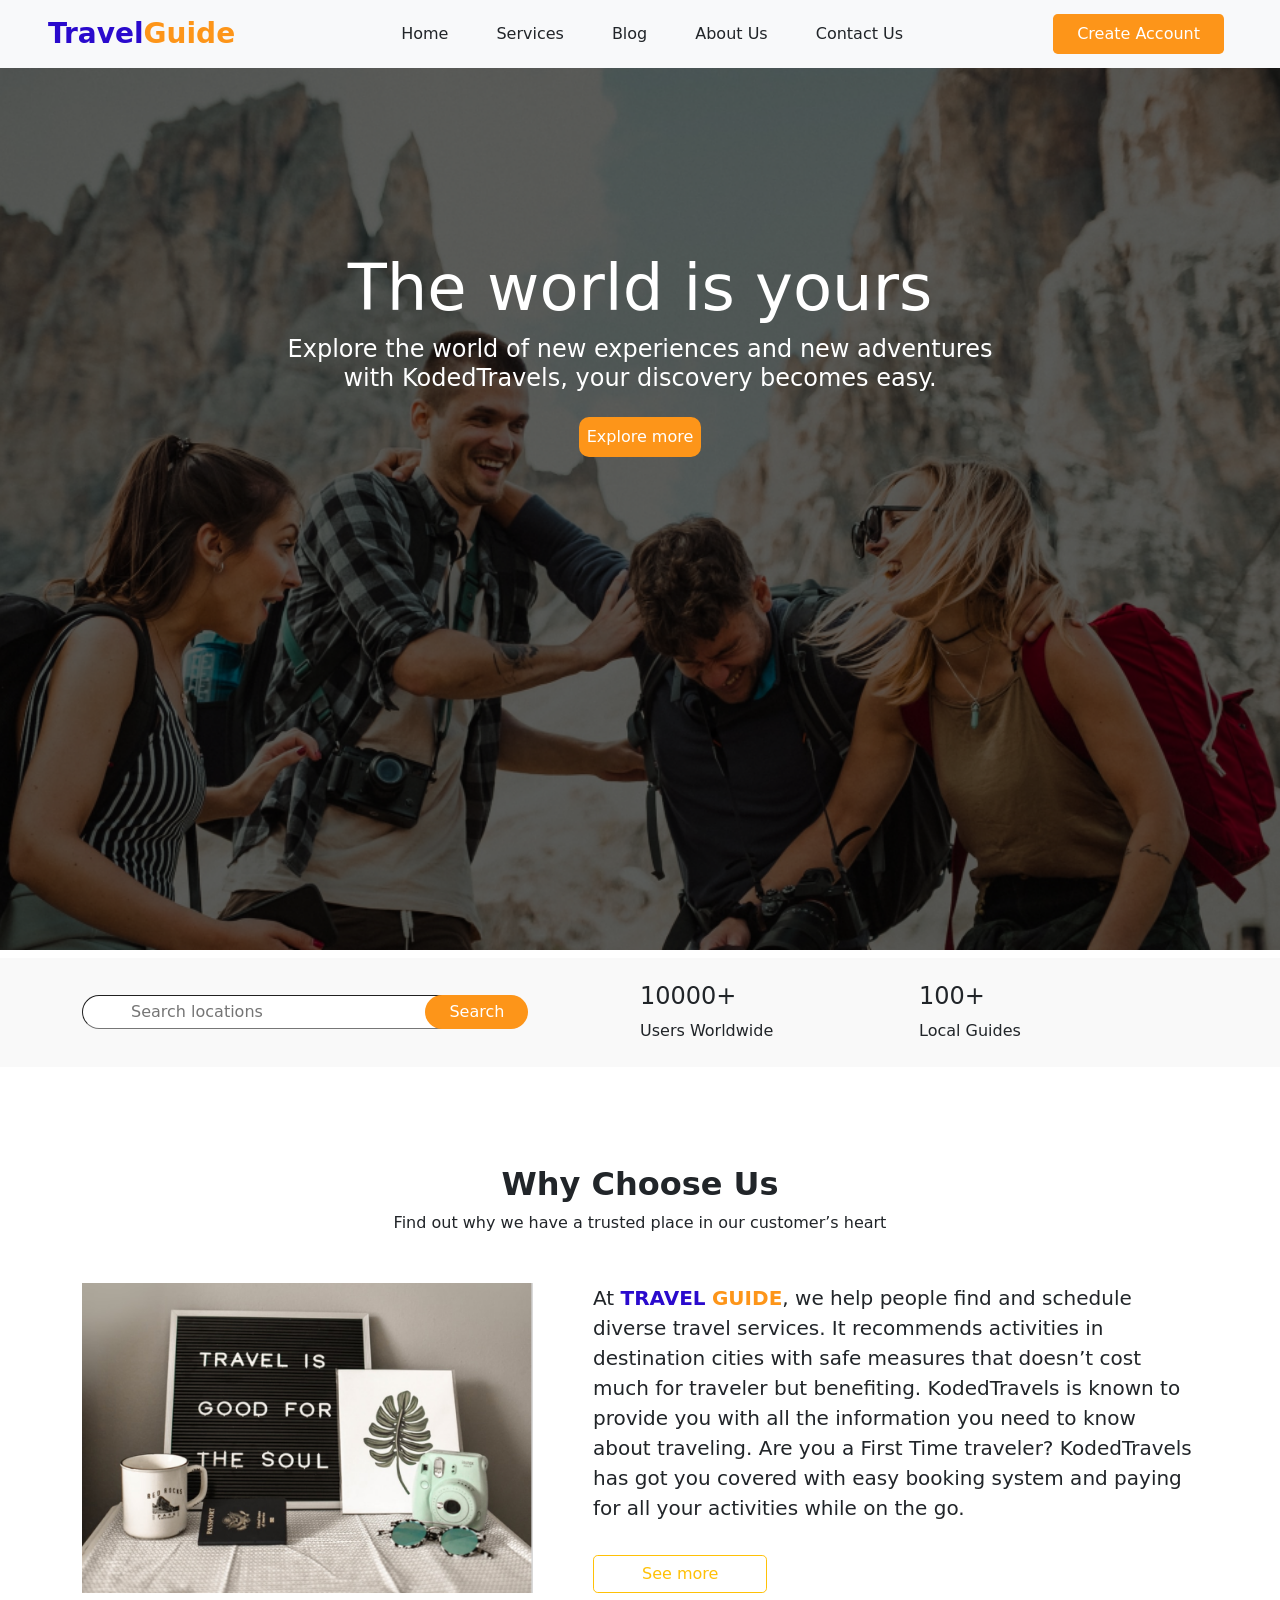
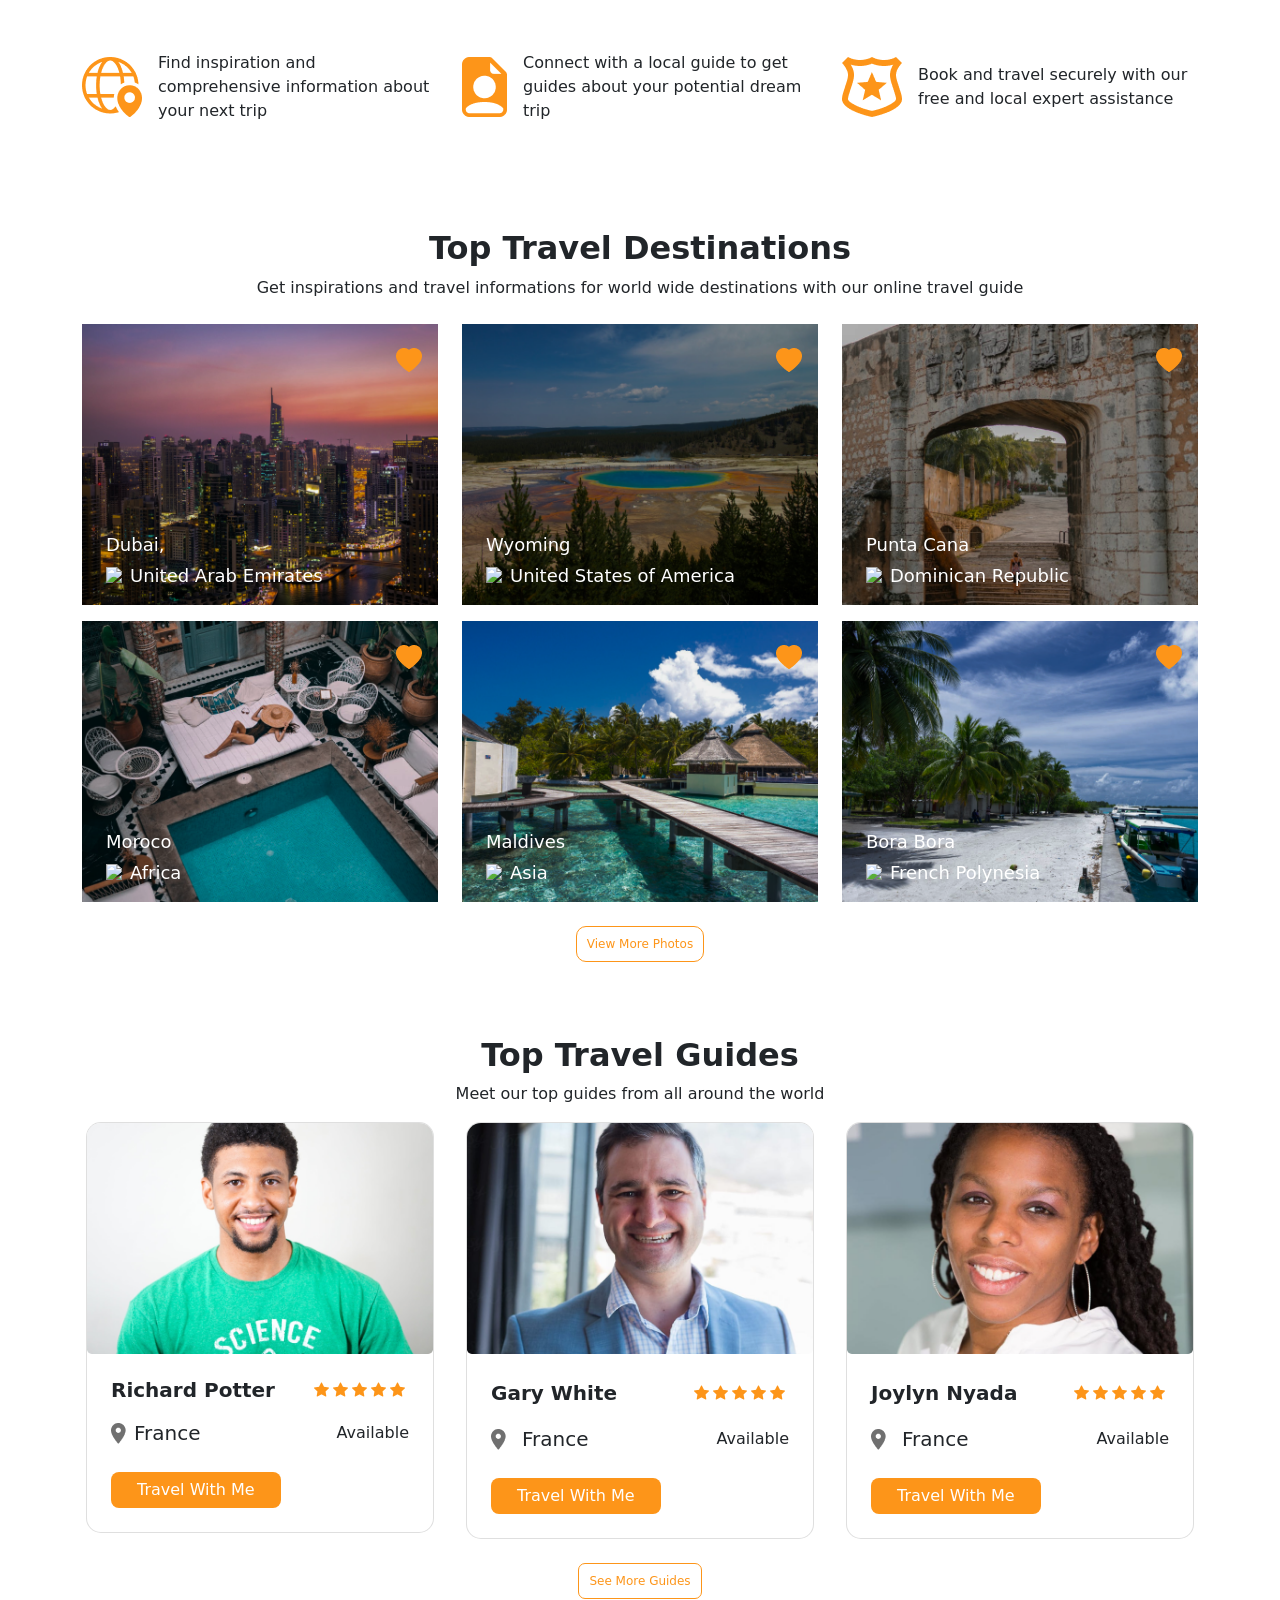
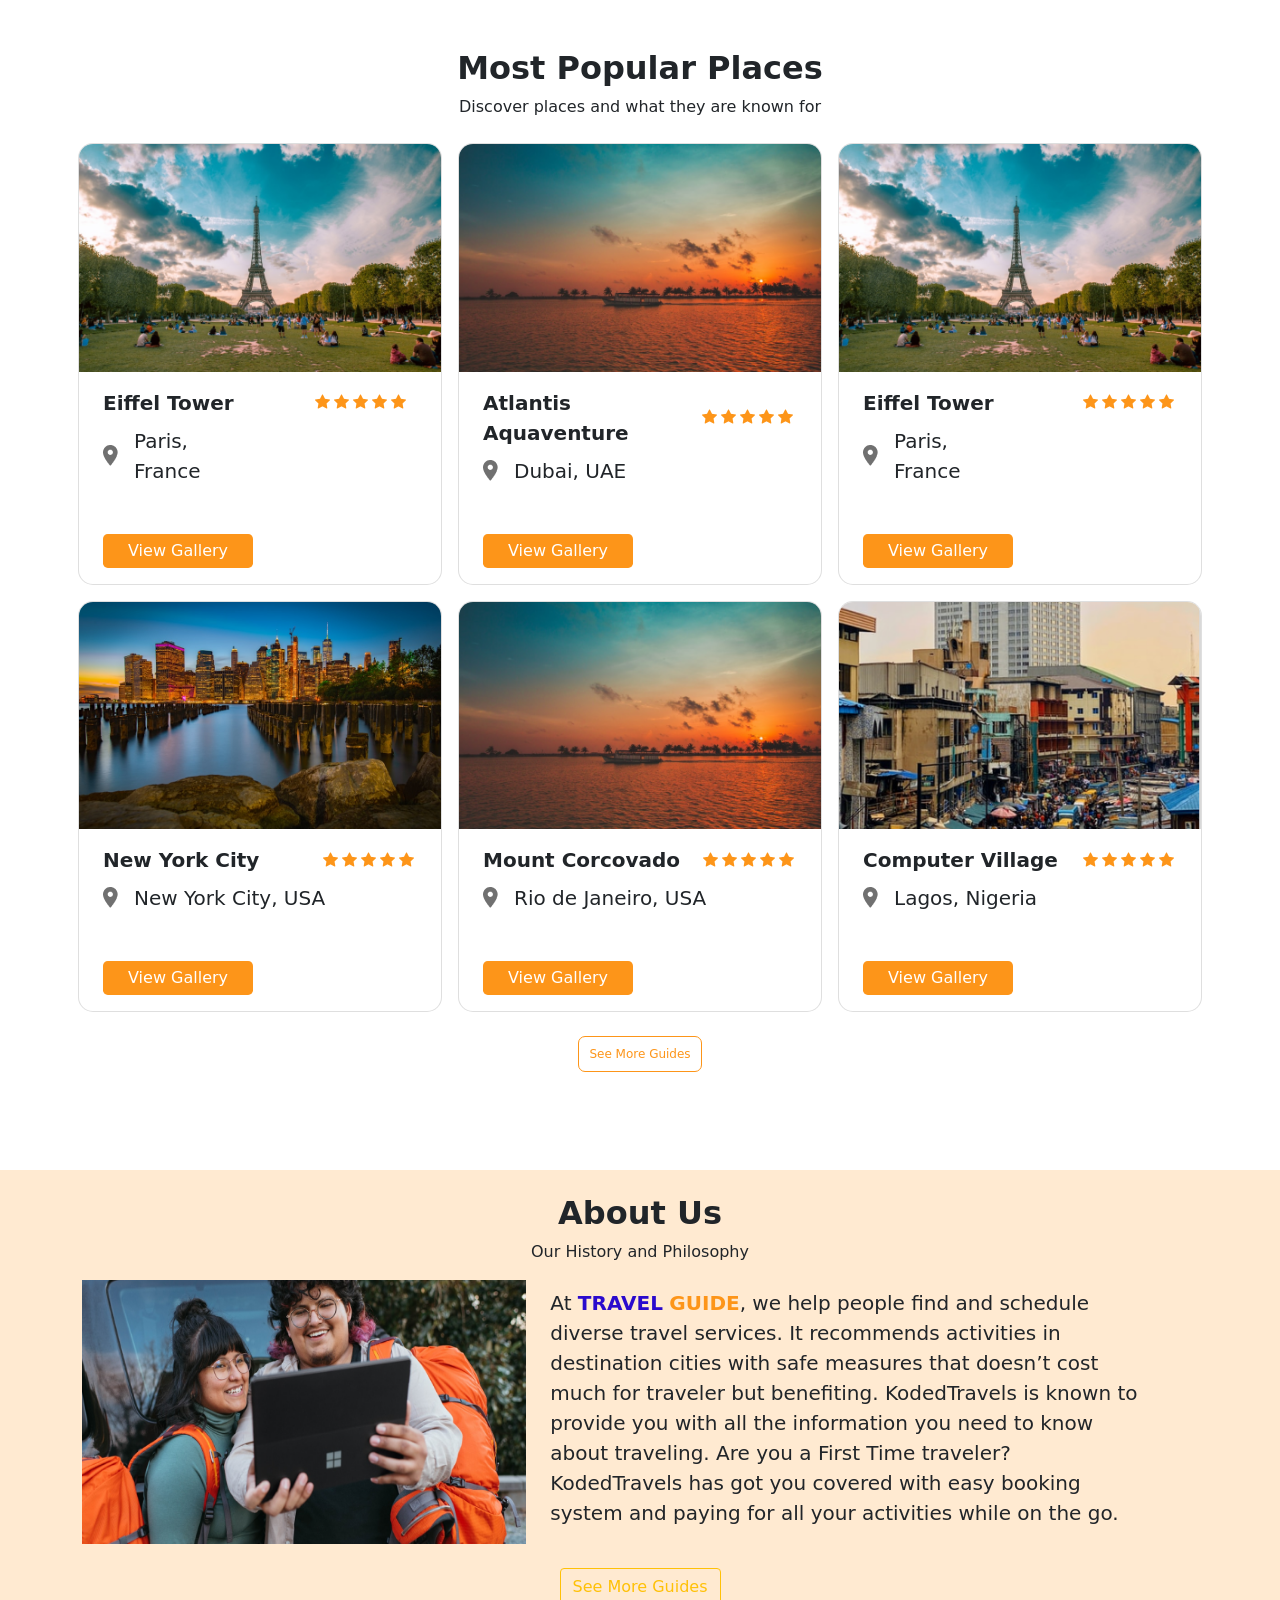
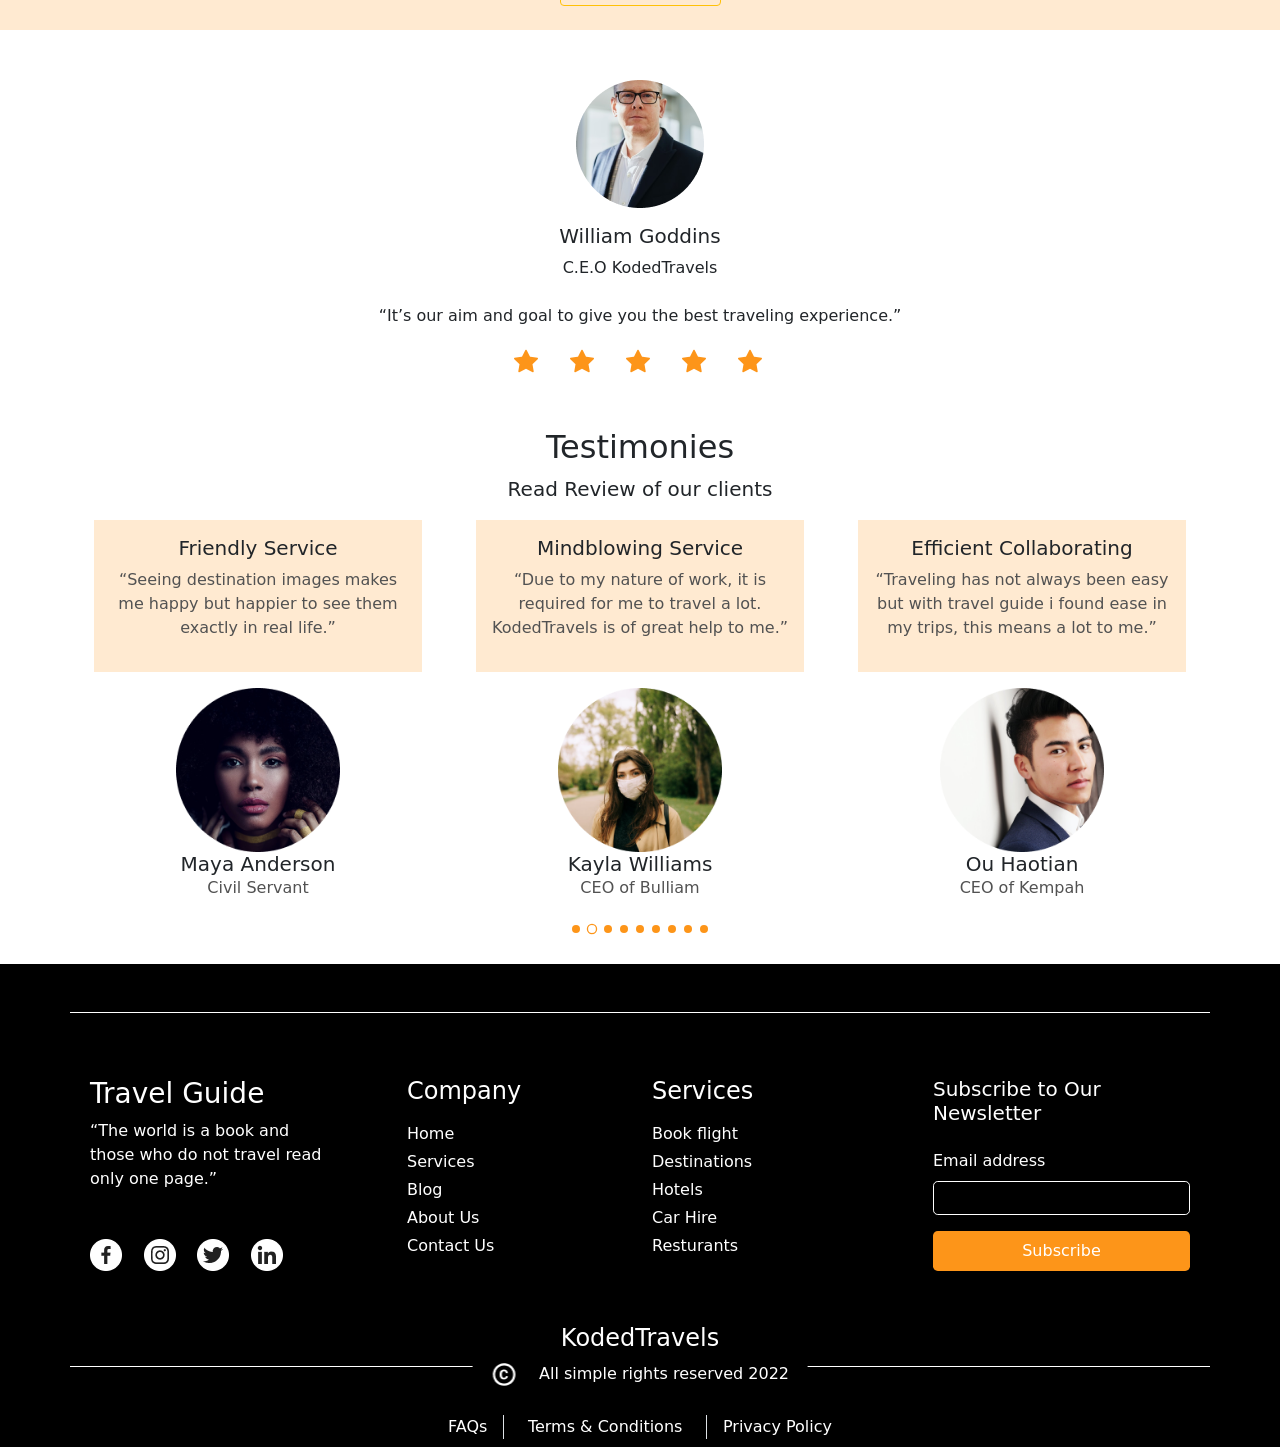
==== index.html @ e2358841 "Travel Guide Project" ====
<!DOCTYPE html>
<html lang="en">
<head>
    <meta charset="UTF-8">
    <meta http-equiv="X-UA-Compatible" content="IE=edge">
    <meta name="viewport" content="width=device-width, initial-scale=1.0">
    <link rel="stylesheet" href="css/bootstrap.css">
    <link rel="stylesheet" href="css/style.css">
    <!-- Link Swiper's CSS -->
    <link rel="stylesheet" href="https://unpkg.com/swiper/swiper-bundle.min.css" />
    <script src="https://kit.fontawesome.com/c491194143.js" crossorigin="anonymous"></script>
    <link rel="stylesheet" href="https://cdn.jsdelivr.net/npm/bootstrap-icons@1.8.3/font/bootstrap-icons.css">

    <title>Landing Page</title>
</head>
<body>
    <!-- Navbar -->
    <header class="navbar navbar-expand-lg navbar-light bg-light py-2 fixed-top">
        <div class="container-fluid px-5">
            <a class="navbar-brand fw-bold blue fs-3" href="index.html">Travel<span class="orange">Guide</span></a>
            <button class="navbar-toggler" type="button" data-bs-toggle="collapse" data-bs-target="#navbarSupportedContent"
                aria-controls="navbarSupportedContent" aria-expanded="false" aria-label="Toggle navigation">
                <span class="navbar-toggler-icon"></span>
            </button>
            <div class="collapse navbar-collapse" id="navbarSupportedContent">
                <ul class="navbar-nav mx-auto mb-2 mb-lg-0">
                    <li class="nav-item">
                        <a class="nav-link active text-dark px-4" aria-current="page" href="index.html">Home</a>
                    </li>
                    <li class="nav-item">
                        <a class="nav-link text-dark px-4" href="service.html">Services</a>
                    </li>
                    <!-- <li class="nav-item dropdown">
                                <a class="nav-link dropdown-toggle" href="#" id="navbarDropdown" role="button"
                                    data-bs-toggle="dropdown" aria-expanded="false">
                                    Dropdown
                                </a>
                                <ul class="dropdown-menu" aria-labelledby="navbarDropdown">
                                    <li><a class="dropdown-item" href="#">Action</a></li>
                                    <li><a class="dropdown-item" href="#">Another action</a></li>
                                    <li>
                                        <hr class="dropdown-divider">
                                    </li>
                                    <li><a class="dropdown-item" href="#">Something else here</a></li>
                                </ul>
                            </li> -->
                    <li class="nav-item">
                        <a class="nav-link text-dark px-4" href="blog.html">Blog</a>
                    </li>
                    <li class="nav-item">
                        <a class="nav-link text-dark px-4" href="about.html">About Us</a>
                    </li>
                    <li class="nav-item">
                        <a class="nav-link text-dark px-4" href="contact.html">Contact Us</a>
                    </li>
                </ul>
                <!-- <button class="bg-orange p-2 ms-3 rounded-3 border-0"><img src="./img/landing-bell.png"></button> -->
                <div style="display: inline-grid;" class="pe-2">
                    <a class="bg-orange px-4 text-white py-2 text-decoration-none rounded-3" href="sign-up.html">Create Account</a>
                </div>
                <!-- <div style="display: inline-grid;" class="actions d-none">
                    <div class="bell">
                        <a class=" bg-orange rounded-3 p-2" href="#">
                            <img src="img/landing-bell.png" alt="" class="">
                        </a>
                    </div>
                    <div class="noti">
                        <h4 class="pt-3 ps-2">Notification</h4>
                        <div class="all d-flex ps-2">
                            <div><a href="#">All</a></div>
                            <div class="ps-5"><a href="#">Unread</a></div>
                        </div>
                        <div class="new d-flex justify-content-between pt-2">
                            <div class="ps-2">
                                <p>New</p>
                            </div>
                            <div class="pe-2 see"> <a href="#">See all</a></div>
                        </div>
                        <div class="book">
                            <div class="ook">
                                <div>
                                    <img src="img/noti-1.png" alt="">
                                </div>
                                <div>
                                    <p class="fw-bold pp">You just booked Kenzi as your tour guide in Paris <br> 1h ago
                                        <span class="fw-bold">.</span> Travel Guide</p>
                                </div>
                            </div>
                            <div class="ook">
                                <div>
                                    <img src="img/noti-1.png" alt="">
                                </div>
                                <div>
                                    <p class="fw-bold pp">You just booked Kenzi as your tour guide in Paris <br> 1h ago
                                        <span class="fw-bold">.</span> Travel Guide</p>
                                </div>
                            </div>
                            <div class="ook">
                                <div>
                                    <img src="img/noti-1.png" alt="">
                                </div>
                                <div>
                                    <p class="fw-bold pp">You just booked Kenzi as your tour guide in Paris <br> 1h ago
                                        <span class="fw-bold">.</span> Travel Guide</p>
                                </div>
                            </div>
                        </div>
                    </div>
                </div> -->
            </div>
        </div>
    </header>
    <section id="hero">
        <div class="hero text-center">
            <div class="hero-text text-white">
                <h1>The world is yours</h1>
                <h5>Explore the world of new experiences and new adventures <br> with KodedTravels, your discovery becomes
                    easy.</h5>
                <div class="explore bg-orange text-white text-decoration-none p-2 mt-3">
                    <a href="#" class="text-decoration-none text-white">Explore more</a>
                </div>
    
            </div>
        </div>
    </section>
    <section class="search w-100 mt-2">
        <div class="container search-body py-4 d-flex align-items-center">
            <div class="position-relative search-box w-50">
                <input type="text" class="py-1 rounded-pill border-1 ps-5 w-75" placeholder="Search locations">
                <button class="bg-orange text-white rounded-pill border-0 px-4 position-absolute">Search</button>
                <img src="img/index-search-icon.png" class="position-absolute search-icon" alt="">
            </div>
            <div class="stats w-50 row">
                <div class="col-6  text-start">
                    <h4>10000+</h4>
                    <p class="m-0">Users Worldwide</p>
                </div>
                <div class="col-6 text-start">
                    <h4>100+</h4>
                    <p class="m-0">Local Guides</p>
                </div>
            </div>
        </div>
    </section>
    <section id="choose" class="container">
        <h2 class="text-center pt-5 fw-bold">Why Choose Us</h2>
        <p class="text-dark text-center">Find out why we have a trusted place in our customer’s heart</p>
        <div class="row my-5">
            <div class="col-lg-5">
                <img src="img/index-soul.png" class="img-fluid" alt="">
            </div>
            <div class="col-lg-7 ps-5">
                <p class="fs-5">At <span class="blue fw-bolder">TRAVEL</span> <span class="orange fw-bolder">GUIDE</span>, we help people find and schedule diverse travel services. It recommends activities in destination cities with safe measures that doesn’t cost much for traveler but benefiting. KodedTravels is known to provide you with all the information you need to know about traveling. Are you a First Time traveler? KodedTravels has got you covered with easy
                booking system and paying for all your activities while on the go.</p>
                <button class="btn btn-outline-warning px-5 mt-3 text-warning rounded-3">See more</button>
            </div>
        </div>
    </section>
    <section id="inspo" class="py-2">
        <div class="container">
            <div class="row">
                <div class="col-lg-4 d-flex align-items-center my-lg-0 my-md-3 my-4">
                    <img src="img/index-location-world.png">
                    <p class="m-0 ps-3 fs-6">Find inspiration and comprehensive information about your next trip</p>
                </div>
                <div class="col-lg-4 d-flex align-items-center my-lg-0 my-md-3 my-2">
                    <img src="img/index-guide.png">
                    <p class="m-0 ps-3 fs-6">Connect with a local guide to get guides about your potential dream trip</p>
                </div>
                <div class="col-lg-4 d-flex align-items-center my-lg-0 my-md-3 my-4">
                    <img src="img/index-security.png">
                    <p class="m-0 ps-3 fs-6">Book and travel securely with our free and local expert assistance</p>
                </div>
            </div>
        </div>
    </section>
    <section id="destinations" class="pt-5">
        <div class="container">
            <h2 class="text-center fw-bold">Top Travel Destinations</h2>
            <p class="text-center text-dark mt-2 mb-4">Get inspirations and travel informations for world wide destinations with our online travel guide</p>
            <div class="destination-gallery">
                <div class="row d-lg-flex d-md-none d-none">
                    <div class="col-lg-4">
                        <div class="frame w-100 position-relative">
                            <img src="img/index-dubai.png" class="img-fluid w-100" alt="">
                            <img src="img/index-like.png" class="position-absolute top-0 end-0 pt-4 pe-3">
                            <div class="place position-absolute bottom-0 start-0 ps-4 text-white">
                                <p class="mb-1">Dubai,</p>
                                <div class="d-flex text-white pb-3 align-items-center">
                                    <img src="img/index-white-location.png" class="img-fluid pe-2"> 
                                    <p class="m-0 ">United Arab Emirates</p>
                                </div>
                            </div>
                        </div>
                    </div>
                    <div class="col-lg-4">
                        <div class="frame w-100 position-relative">
                            <img src="img/index-wyoming.png" class="img-fluid w-100" alt="">
                            <img src="img/index-like.png" class="position-absolute top-0 end-0 pt-4 pe-3">
                            <div class="place position-absolute bottom-0 start-0 ps-4 text-white">
                                <p class="mb-1">Wyoming</p>
                                <div class="d-flex text-white pb-3 align-items-center">
                                    <img src="img/index-white-location.png" class="img-fluid pe-2"> 
                                    <p class="m-0 ">United States of America</p>
                                </div>
                            </div>
                        </div>
                    </div>
                    <div class="col-lg-4">
                        <div class="frame w-100 position-relative">
                            <img src="img/index-punta.png" class="img-fluid w-100" alt="">
                            <img src="img/index-like.png" class="position-absolute top-0 end-0 pt-4 pe-3">
                            <div class="place position-absolute bottom-0 start-0 ps-4 text-white">
                                <p class="mb-1">Punta Cana</p>
                                <div class="d-flex text-white pb-3 align-items-center">
                                    <img src="img/index-white-location.png" class="img-fluid pe-2"> 
                                    <p class="m-0 ">Dominican Republic</p>
                                </div>
                            </div>
                        </div>
                    </div>
                </div>
                <div class="row d-lg-flex d-md-none d-none mt-3">
                    <div class="col-lg-4">
                        <div class="frame w-100 position-relative">
                            <img src="img/index-moroco.png" class="img-fluid w-100" alt="">
                            <img src="img/index-like.png" class="position-absolute top-0 end-0 pt-4 pe-3">
                            <div class="place position-absolute bottom-0 start-0 ps-4 text-white">
                                <p class="mb-1">Moroco</p>
                                <div class="d-flex text-white pb-3 align-items-center">
                                    <img src="img/index-white-location.png" class="img-fluid pe-2"> 
                                    <p class="m-0 ">Africa</p>
                                </div>
                            </div>
                        </div>
                    </div>
                    <div class="col-lg-4">
                        <div class="frame w-100 position-relative">
                            <img src="img/index-maldives.png" class="img-fluid w-100" alt="">
                            <img src="img/index-like.png" class="position-absolute top-0 end-0 pt-4 pe-3">
                            <div class="place position-absolute bottom-0 start-0 ps-4 text-white">
                                <p class="mb-1">Maldives</p>
                                <div class="d-flex text-white pb-3 align-items-center">
                                    <img src="img/index-white-location.png" class="img-fluid pe-2"> 
                                    <p class="m-0 ">Asia</p>
                                </div>
                            </div>
                        </div>
                    </div>
                    <div class="col-lg-4">
                        <div class="frame w-100 position-relative">
                            <img src="img/index-bora.png" class="img-fluid w-100" alt="">
                            <img src="img/index-like.png" class="position-absolute top-0 end-0 pt-4 pe-3">
                            <div class="place position-absolute bottom-0 start-0 ps-4 text-white">
                                <p class="mb-1">Bora Bora</p>
                                <div class="d-flex text-white pb-3 align-items-center">
                                    <img src="img/index-white-location.png" class="img-fluid pe-2"> 
                                    <p class="m-0 ">French Polynesia</p>
                                </div>
                            </div>
                        </div>
                    </div>
                </div>
            </div>
            <!-- Mobile View -->
            <div class="swiper mySwiper d-lg-none mx-3">
                <div class="swiper-wrapper mb-5">
                    <div class="swiper-slide">
                        <div class="frame w-100 position-relative">
                            <img src="img/index-dubai.png" class="img-fluid w-100" alt="">
                            <img src="img/index-like.png" class="position-absolute top-0 end-0 pt-4 pe-3">
                            <div class="place position-absolute bottom-0 start-0 ps-4 text-white">
                                <p class="mb-1">Dubai,</p>
                                <div class="d-flex text-white pb-3 align-items-center">
                                    <img src="img/index-white-location.png" class="img-fluid pe-2">
                                    <p class="m-0 ">United Arab Emirates</p>
                                </div>
                            </div>
                        </div>
                    </div>
                    <div class="swiper-slide">
                        <div class="frame w-100 position-relative">
                            <img src="img/index-wyoming.png" class="img-fluid w-100" alt="">
                            <img src="img/index-like.png" class="position-absolute top-0 end-0 pt-4 pe-3">
                            <div class="place position-absolute bottom-0 start-0 ps-4 text-white">
                                <p class="mb-1">Wyoming</p>
                                <div class="d-flex text-white pb-3 align-items-center">
                                    <img src="img/index-white-location.png" class="img-fluid pe-2">
                                    <p class="m-0 ">United States of America</p>
                                </div>
                            </div>
                        </div>
                    </div>
                    <div class="swiper-slide">
                        <div class="frame w-100 position-relative">
                            <img src="img/index-punta.png" class="img-fluid w-100" alt="">
                            <img src="img/index-like.png" class="position-absolute top-0 end-0 pt-4 pe-3">
                            <div class="place position-absolute bottom-0 start-0 ps-4 text-white">
                                <p class="mb-1">Punta Cana</p>
                                <div class="d-flex text-white pb-3 align-items-center">
                                    <img src="img/index-white-location.png" class="img-fluid pe-2">
                                    <p class="m-0 ">Dominican Republic</p>
                                </div>
                            </div>
                        </div>
                    </div>
                    <div class="swiper-slide">
                        <div class="frame w-100 position-relative">
                            <img src="img/index-moroco.png" class="img-fluid w-100" alt="">
                            <img src="img/index-like.png" class="position-absolute top-0 end-0 pt-4 pe-3">
                            <div class="place position-absolute bottom-0 start-0 ps-4 text-white">
                                <p class="mb-1">Moroco</p>
                                <div class="d-flex text-white pb-3 align-items-center">
                                    <img src="img/index-white-location.png" class="img-fluid pe-2">
                                    <p class="m-0 ">Africa</p>
                                </div>
                            </div>
                        </div>
                    </div>
                    <div class="swiper-slide">
                        <div class="frame w-100 position-relative">
                            <img src="img/index-maldives.png" class="img-fluid w-100" alt="">
                            <img src="img/index-like.png" class="position-absolute top-0 end-0 pt-4 pe-3">
                            <div class="place position-absolute bottom-0 start-0 ps-4 text-white">
                                <p class="mb-1">Maldives</p>
                                <div class="d-flex text-white pb-3 align-items-center">
                                    <img src="img/index-white-location.png" class="img-fluid pe-2">
                                    <p class="m-0 ">Asia</p>
                                </div>
                            </div>
                        </div>
                    </div>
                    <div class="swiper-slide">
                        <div class="frame w-100 position-relative">
                            <img src="img/index-bora.png" class="img-fluid w-100" alt="">
                            <img src="img/index-like.png" class="position-absolute top-0 end-0 pt-4 pe-3">
                            <div class="place position-absolute bottom-0 start-0 ps-4 text-white">
                                <p class="mb-1">Bora Bora</p>
                                <div class="d-flex text-white pb-3 align-items-center">
                                    <img src="img/index-white-location.png" class="img-fluid pe-2">
                                    <p class="m-0 ">French Polynesia</p>
                                </div>
                            </div>
                        </div>
                    </div>
                </div>
                <div class="swiper-pagination mt-1"></div>
            </div>
            <div class="view d-flex justify-content-center">
                <a href="#" class="text-center my-4">View More Photos</a>
            </div>
        </div>
    </section>
    <section id="top-guides">
        <div class="container">
            <h2 class="text-center fw-bold fs-2 mt-5">Top Travel Guides</h2>
            <p class="text-center text-dark">Meet our top guides from all around the world</p>
            <div class="guides mb-4">
                <div class="row d-lg-flex d-none">
                    <div class="col-lg-4 px-3">
                        <div class="card rounded-5">
                            <img src="img/index-richard.png" class="img-fluid rounded-3">
                            <div class="card-body p-4">
                                <div class="d-flex align-items-center">
                                    <h5 class="fw-bold fs-5 w-60 m-0">Richard Potter</h5>
                                    <div class="rating d-flex ms-auto">
                                        <div class="icons pe-1">
                                            <i class="bi bi-star-fill"></i>
                                        </div>
                                        <div class="icons pe-1">
                                            <i class="bi bi-star-fill"></i>
                                        </div>
                                        <div class="icons pe-1">
                                            <i class="bi bi-star-fill"></i>
                                        </div>
                                        <div class="icons pe-1">
                                            <i class="bi bi-star-fill"></i>
                                        </div>
                                        <div class="icons pe-1">
                                            <i class="bi bi-star-fill"></i>
                                        </div>
                                    </div>
                                </div>
                                <div class="d-flex align-items-center mt-3">
                                    <div class="d-flex align-items-center w-50">
                                        <img src="img/index-location.png">
                                        <p class="text-dark m-0 ps-2 fs-5">France</p>
                                    </div>
                                    <p class="text-dark m-0 w-50 text-end">Available</p>
                                </div>
                                <a href="#" class="btn mt-4 text-white">Travel With Me</a>
                            </div>
                        </div>
                    </div>
                    <div class="col-lg-4 px-3">
                        <div class="card rounded-5">
                            <img src="img/index-gary.png" class="img-fluid rounded-3">
                            <div class="card-body p-4">
                                <div class="d-flex align-items-center">
                                    <p class="fw-bold fs-5 w-60 m-0">Gary White</p>
                                    <div class="rating d-flex ms-auto">
                                        <div class="icons pe-1">
                                            <i class="bi bi-star-fill"></i>
                                        </div>
                                        <div class="icons pe-1">
                                            <i class="bi bi-star-fill"></i>
                                        </div>
                                        <div class="icons pe-1">
                                            <i class="bi bi-star-fill"></i>
                                        </div>
                                        <div class="icons pe-1">
                                            <i class="bi bi-star-fill"></i>
                                        </div>
                                        <div class="icons pe-1">
                                            <i class="bi bi-star-fill"></i>
                                        </div>
                                    </div>
                                </div>
                                <div class="d-flex align-items-center mt-3">
                                    <div class="d-flex align-items-center w-50">
                                        <img src="img/index-location.png" alt="">
                                        <p class="text-dark m-0 ps-3 fs-5">France</p>
                                    </div>
                                        <p class="text-dark m-0 w-50 text-end">Available</p>
                                </div>
                                <a href="#" class="btn mt-4 text-white">Travel With Me</a>
                            </div>
                        </div>
                    </div>
                    <div class="col-lg-4 px-3">
                        <div class="card rounded-5">
                            <img src="img/index-joylyn.png" class="img-fluid rounded-3">
                            <div class="card-body p-4">
                                <div class="d-flex align-items-center">
                                    <p class="fw-bold fs-5 w-60 m-0">Joylyn Nyada</p>
                                    <div class="rating d-flex ms-auto">
                                        <div class="icons pe-1">
                                            <i class="bi bi-star-fill"></i>
                                        </div>
                                        <div class="icons pe-1">
                                            <i class="bi bi-star-fill"></i>
                                        </div>
                                        <div class="icons pe-1">
                                            <i class="bi bi-star-fill"></i>
                                        </div>
                                        <div class="icons pe-1">
                                            <i class="bi bi-star-fill"></i>
                                        </div>
                                        <div class="icons pe-1">
                                            <i class="bi bi-star-fill"></i>
                                        </div>
                                    </div>
                                </div>
                                <div class="d-flex align-items-center mt-3">
                                    <div class="d-flex align-items-center w-50">
                                        <img src="img/index-location.png" alt="">
                                        <p class="text-dark m-0 ps-3 fs-5">France</p>
                                    </div>
                                        <p class="text-dark m-0 w-50 text-end">Available</p>
                                </div>
                                <a href="#" class="btn mt-4 text-white">Travel With Me</a>
                            </div>
                        </div>
                    </div>
                </div>
                <!-- Mobile View -->
                <div class="swiper mySwiper d-lg-none mx-3">
                    <div class="swiper-wrapper mb-5">
                        <div class="swiper-slide">
                            <div class="card rounded-5">
                                <img src="img/index-richard.png" class="img-fluid rounded-3">
                                <div class="card-body p-4">
                                    <div class="d-flex align-items-center">
                                        <h5 class="fw-bold fs-5 w-60 m-0">Richard Potter</h5>
                                        <div class="rating d-flex ms-auto">
                                            <div class="icons pe-1">
                                                <i class="bi bi-star-fill"></i>
                                            </div>
                                            <div class="icons pe-1">
                                                <i class="bi bi-star-fill"></i>
                                            </div>
                                            <div class="icons pe-1">
                                                <i class="bi bi-star-fill"></i>
                                            </div>
                                            <div class="icons pe-1">
                                                <i class="bi bi-star-fill"></i>
                                            </div>
                                            <div class="icons pe-1">
                                                <i class="bi bi-star-fill"></i>
                                            </div>
                                        </div>
                                    </div>
                                    <div class="d-flex align-items-center mt-3">
                                        <div class="d-flex align-items-center w-50">
                                            <img src="img/index-location.png">
                                            <p class="text-dark m-0 ps-2 fs-5">France</p>
                                        </div>
                                        <p class="text-dark m-0 w-50 text-end">Available</p>
                                    </div>
                                    <a href="#" class="btn mt-4 text-white">Travel With Me</a>
                                </div>
                            </div>
                        </div>
                        <div class="swiper-slide">
                            <div class="card rounded-5">
                                <img src="img/index-gary.png" class="img-fluid rounded-3">
                                <div class="card-body p-4">
                                    <div class="d-flex align-items-center">
                                        <p class="fw-bold fs-5 w-60 m-0">Gary White</p>
                                        <div class="rating d-flex ms-auto">
                                            <div class="icons pe-1">
                                                <i class="bi bi-star-fill"></i>
                                            </div>
                                            <div class="icons pe-1">
                                                <i class="bi bi-star-fill"></i>
                                            </div>
                                            <div class="icons pe-1">
                                                <i class="bi bi-star-fill"></i>
                                            </div>
                                            <div class="icons pe-1">
                                                <i class="bi bi-star-fill"></i>
                                            </div>
                                            <div class="icons pe-1">
                                                <i class="bi bi-star-fill"></i>
                                            </div>
                                        </div>
                                    </div>
                                    <div class="d-flex align-items-center mt-3">
                                        <div class="d-flex align-items-center w-50">
                                            <img src="img/index-location.png" alt="">
                                            <p class="text-dark m-0 ps-3 fs-5">France</p>
                                        </div>
                                        <p class="text-dark m-0 w-50 text-end">Available</p>
                                    </div>
                                    <a href="#" class="btn mt-4 text-white">Travel With Me</a>
                                </div>
                            </div>
                        </div>
                        <div class="swiper-slide">
                            <div class="card rounded-5">
                                <img src="img/index-joylyn.png" class="img-fluid rounded-3">
                                <div class="card-body p-4">
                                    <div class="d-flex align-items-center">
                                        <p class="fw-bold fs-5 w-60 m-0">Joylyn Nyada</p>
                                        <div class="rating d-flex ms-auto">
                                            <div class="icons pe-1">
                                                <i class="bi bi-star-fill"></i>
                                            </div>
                                            <div class="icons pe-1">
                                                <i class="bi bi-star-fill"></i>
                                            </div>
                                            <div class="icons pe-1">
                                                <i class="bi bi-star-fill"></i>
                                            </div>
                                            <div class="icons pe-1">
                                                <i class="bi bi-star-fill"></i>
                                            </div>
                                            <div class="icons pe-1">
                                                <i class="bi bi-star-fill"></i>
                                            </div>
                                        </div>
                                    </div>
                                    <div class="d-flex align-items-center mt-3">
                                        <div class="d-flex align-items-center w-50">
                                            <img src="img/index-location.png" alt="">
                                            <p class="text-dark m-0 ps-3 fs-5">France</p>
                                        </div>
                                        <p class="text-dark m-0 w-50 text-end">Available</p>
                                    </div>
                                    <a href="#" class="btn mt-4 text-white">Travel With Me</a>
                                </div>
                            </div>
                        </div>
    
                    </div>
                    <div class="swiper-pagination mt-1"></div>
                </div>
                <div class="view d-flex justify-content-center">
                    <a href="#" class="text-center mt-4 ">See More Guides</a>
                </div>
            </div>
            
        </div>
    </section>
    <section id="popular-places" class="pb-5">
        <div class="container">
            <h2 class="text-center fw-bold fs-2 mt-5">Most Popular Places</h2>
            <p class="text-center text-dark mb-4">Discover places and what they are known for</p>
            <div class="row my-3 d-lg-flex d-none">
                <div class="col-lg-4 px-2">
                    <div class="card">
                        <img src="img/index-eiffel.png" class="img-fluid">
                        <div class="card-body px-4 py-3">
                            <div class="d-flex align-items-center">
                                <p class="fw-bold fs-5 w-60 m-0">Eiffel Tower</p>
                                <div class="rating d-flex mx-auto w-30">
                                    <div class="icons pe-1">
                                        <i class="bi bi-star-fill"></i>
                                    </div>
                                    <div class="icons pe-1">
                                        <i class="bi bi-star-fill"></i>
                                    </div>
                                    <div class="icons pe-1">
                                        <i class="bi bi-star-fill"></i>
                                    </div>
                                    <div class="icons pe-1">
                                        <i class="bi bi-star-fill"></i>
                                    </div>
                                    <div class="icons pe-1">
                                        <i class="bi bi-star-fill"></i>
                                    </div>
                                </div>
                            </div>
                            <div class="d-flex align-items-center mt-2">
                                <div class="d-flex align-items-center w-50">
                                    <img src="img/index-location.png" alt="">
                                    <p class="text-dark m-0 ps-3 fs-5">Paris, France</p>
                                </div>
                            </div>
                            <a href="#" class="btn bg-orange px-4 mt-5 text-white py-1 rounded-3">View Gallery</a>
                        </div>
                    </div>
                </div>
                <div class="col-lg-4 px-2">
                    <div class="card">
                        <img src="img/index-atlantis.png" class="img-fluid">
                        <div class="card-body px-4 py-3">
                            <div class="d-flex align-items-center w-100">
                                <p class="fw-bold fs-5 m-0 w-80">Atlantis Aquaventure</p>
                                <div class="rating d-flex">
                                    <div class="icons pe-1">
                                        <i class="bi bi-star-fill"></i>
                                    </div>
                                    <div class="icons pe-1">
                                        <i class="bi bi-star-fill"></i>
                                    </div>
                                    <div class="icons pe-1">
                                        <i class="bi bi-star-fill"></i>
                                    </div>
                                    <div class="icons pe-1">
                                        <i class="bi bi-star-fill"></i>
                                    </div>
                                    <div class="icons pe-1">
                                        <i class="bi bi-star-fill"></i>
                                    </div>
                                </div>
                            </div>
                            <div class="d-flex align-items-center mt-2">
                                <div class="d-flex align-items-center w-50">
                                    <img src="img/index-location.png" alt="">
                                    <p class="text-dark m-0 ps-3 fs-5">Dubai, UAE</p>
                                </div>
                            </div>
                            <a href="#" class="btn bg-orange px-4 mt-5 text-white py-1 rounded-3">View Gallery</a>
                        </div>
                    </div>
                </div>
                <div class="col-lg-4 px-2">
                    <div class="card">
                        <img src="img/index-eiffel.png" class="img-fluid">
                        <div class="card-body px-4 py-3">
                            <div class="d-flex align-items-center">
                                <p class="fw-bold fs-5 w-60 m-0">Eiffel Tower</p>
                                <div class="rating d-flex ms-auto w-30">
                                    <div class="icons pe-1">
                                        <i class="bi bi-star-fill"></i>
                                    </div>
                                    <div class="icons pe-1">
                                        <i class="bi bi-star-fill"></i>
                                    </div>
                                    <div class="icons pe-1">
                                        <i class="bi bi-star-fill"></i>
                                    </div>
                                    <div class="icons pe-1">
                                        <i class="bi bi-star-fill"></i>
                                    </div>
                                    <div class="icons pe-1">
                                        <i class="bi bi-star-fill"></i>
                                    </div>
                                </div>
                            </div>
                            <div class="d-flex align-items-center mt-2">
                                <div class="d-flex align-items-center w-50">
                                    <img src="img/index-location.png" alt="">
                                    <p class="text-dark m-0 ps-3 fs-5">Paris, France</p>
                                </div>
                            </div>
                            <a href="#" class="btn bg-orange px-4 mt-5 text-white py-1 rounded-3">View Gallery</a>
                        </div>
                    </div>
                </div>
            </div>
            <div class="row mt-3 d-lg-flex d-none">
                <div class="col-lg-4 px-2">
                    <div class="card">
                        <img src="img/index-nyc.png" class="img-fluid">
                        <div class="card-body px-4 py-3">
                            <div class="d-flex align-items-center">
                                <p class="fw-bold fs-5 w-60 m-0">New York City</p>
                                <div class="rating d-flex ms-auto w-30">
                                    <div class="icons pe-1">
                                        <i class="bi bi-star-fill"></i>
                                    </div>
                                    <div class="icons pe-1">
                                        <i class="bi bi-star-fill"></i>
                                    </div>
                                    <div class="icons pe-1">
                                        <i class="bi bi-star-fill"></i>
                                    </div>
                                    <div class="icons pe-1">
                                        <i class="bi bi-star-fill"></i>
                                    </div>
                                    <div class="icons pe-1">
                                        <i class="bi bi-star-fill"></i>
                                    </div>
                                </div>
                            </div>
                            <div class="d-flex align-items-center mt-2">
                                <div class="d-flex align-items-center">
                                    <img src="img/index-location.png" alt="">
                                    <p class="text-dark m-0 ps-3 fs-5">New York City, USA</p>
                                </div>
                            </div>
                            <a href="#" class="btn bg-orange px-4 mt-5 text-white py-1 rounded-3">View Gallery</a>
                        </div>
                    </div>
                </div>
                <div class="col-lg-4 px-2">
                    <div class="card">
                        <img src="img/index-atlantis.png" class="img-fluid">
                        <div class="card-body px-4 py-3">
                            <div class="d-flex align-items-center">
                                <p class="fw-bold fs-5 m-0 w-60">Mount Corcovado</p>
                                <div class="rating d-flex ms-auto w-30">
                                    <div class="icons pe-1">
                                        <i class="bi bi-star-fill"></i>
                                    </div>
                                    <div class="icons pe-1">
                                        <i class="bi bi-star-fill"></i>
                                    </div>
                                    <div class="icons pe-1">
                                        <i class="bi bi-star-fill"></i>
                                    </div>
                                    <div class="icons pe-1">
                                        <i class="bi bi-star-fill"></i>
                                    </div>
                                    <div class="icons pe-1">
                                        <i class="bi bi-star-fill"></i>
                                    </div>
                                </div>
                            </div>
                            <div class="d-flex align-items-center mt-2">
                                <div class="d-flex align-items-center">
                                    <img src="img/index-location.png" alt="">
                                    <p class="text-dark m-0 ps-3 fs-5">Rio de Janeiro, USA</p>
                                </div>
                            </div>
                            <a href="#" class="btn bg-orange px-4 mt-5 text-white py-1 rounded-3">View Gallery</a>
                        </div>
                    </div>
                </div>
                <div class="col-lg-4 px-2">
                    <div class="card">
                        <img src="img/index-computer-village.png" class="img-fluid">
                        <div class="card-body px-4 py-3">
                            <div class="d-flex align-items-center">
                                <p class="fw-bold fs-5 w-60 m-0">Computer Village</p>
                                <div class="rating d-flex ms-auto w-30">
                                    <div class="icons pe-1">
                                        <i class="bi bi-star-fill"></i>
                                    </div>
                                    <div class="icons pe-1">
                                        <i class="bi bi-star-fill"></i>
                                    </div>
                                    <div class="icons pe-1">
                                        <i class="bi bi-star-fill"></i>
                                    </div>
                                    <div class="icons pe-1">
                                        <i class="bi bi-star-fill"></i>
                                    </div>
                                    <div class="icons pe-1">
                                        <i class="bi bi-star-fill"></i>
                                    </div>
                                </div>
                            </div>
                            <div class="d-flex align-items-center mt-2">
                                <div class="d-flex align-items-center">
                                    <img src="img/index-location.png" alt="">
                                    <p class="text-dark m-0 ps-3 fs-5">Lagos, Nigeria</p>
                                </div>
                            </div>
                            <a href="#" class="btn bg-orange px-4 mt-5 text-white py-1 rounded-3">View Gallery</a>
                        </div>
                    </div>
                </div>
            </div>
            <!-- Mobile View -->
                <div class="swiper mySwiper d-lg-none mx-2">
                    <div class="swiper-wrapper mb-5">
                        <div class="swiper-slide">
                            <div class="card">
                                <img src="img/index-eiffel.png" class="img-fluid">
                                <div class="card-body px-4 py-3">
                                    <div class="d-flex align-items-center">
                                        <p class="fw-bold fs-5 w-60 m-0">Eiffel Tower</p>
                                        <div class="rating d-flex ms-auto w-30">
                                            <div class="icons pe-1">
                                                <i class="bi bi-star-fill"></i>
                                            </div>
                                            <div class="icons pe-1">
                                                <i class="bi bi-star-fill"></i>
                                            </div>
                                            <div class="icons pe-1">
                                                <i class="bi bi-star-fill"></i>
                                            </div>
                                            <div class="icons pe-1">
                                                <i class="bi bi-star-fill"></i>
                                            </div>
                                            <div class="icons pe-1">
                                                <i class="bi bi-star-fill"></i>
                                            </div>
                                        </div>
                                    </div>
                                    <div class="d-flex align-items-center mt-2">
                                        <div class="d-flex align-items-center w-50">
                                            <img src="./img/index-location.png" alt="">
                                            <p class="text-dark m-0 ps-3 fs-5">Paris, France</p>
                                        </div>
                                    </div>
                                    <a href="#" class="btn bg-orange px-4 mt-5 text-white py-1 rounded-3">View Gallery</a>
                                </div>
                            </div>
                        </div>
                        <div class="swiper-slide">
                            <div class="card">
                                <img src="./img/index-atlantis.png" class="img-fluid">
                                <div class="card-body px-3 py-3">
                                    <div class="d-flex align-items-center">
                                        <p class="fw-bold fs-5 m-0 w-75">Atlantis Aquaventure</p>
                                        <div class="rating d-flex w-25 mx-auto">
                                            <div class="icons pe-1">
                                                <i class="bi bi-star-fill"></i>
                                            </div>
                                            <div class="icons pe-1">
                                                <i class="bi bi-star-fill"></i>
                                            </div>
                                            <div class="icons pe-1">
                                                <i class="bi bi-star-fill"></i>
                                            </div>
                                            <div class="icons pe-1">
                                                <i class="bi bi-star-fill"></i>
                                            </div>
                                            <div class="icons pe-1">
                                                <i class="bi bi-star-fill"></i>
                                            </div>
                                        </div>
                                    </div>
                                    <div class="d-flex align-items-center mt-2">
                                        <div class="d-flex align-items-center w-50">
                                            <img src="./img/index-location.png" alt="">
                                            <p class="text-dark m-0 ps-3 fs-5">Dubai, UAE</p>
                                        </div>
                                    </div>
                                    <a href="#" class="btn bg-orange px-4 mt-5 text-white py-1 rounded-3">View Gallery</a>
                                </div>
                            </div>
                        </div>
                        <div class="swiper-slide">
                            <div class="card">
                                <img src="./img/index-eiffel.png" class="img-fluid">
                                <div class="card-body px-4 py-3">
                                    <div class="d-flex align-items-center">
                                        <p class="fw-bold fs-5 w-60 m-0">Eiffel Tower</p>
                                        <div class="rating d-flex ms-auto w-30">
                                            <div class="icons pe-1">
                                                <i class="bi bi-star-fill"></i>
                                            </div>
                                            <div class="icons pe-1">
                                                <i class="bi bi-star-fill"></i>
                                            </div>
                                            <div class="icons pe-1">
                                                <i class="bi bi-star-fill"></i>
                                            </div>
                                            <div class="icons pe-1">
                                                <i class="bi bi-star-fill"></i>
                                            </div>
                                            <div class="icons pe-1">
                                                <i class="bi bi-star-fill"></i>
                                            </div>
                                        </div>
                                    </div>
                                    <div class="d-flex align-items-center mt-2">
                                        <div class="d-flex align-items-center w-50">
                                            <img src="./img/index-location.png" alt="">
                                            <p class="text-dark m-0 ps-3 fs-5">Paris, France</p>
                                        </div>
                                    </div>
                                    <a href="#" class="btn bg-orange px-4 mt-5 text-white py-1 rounded-3">View Gallery</a>
                                </div>
                            </div>
                        </div>
                        <div class="swiper-slide">
                            <div class="card">
                                <img src="./img/index-nyc.png" class="img-fluid">
                                <div class="card-body px-4 py-3">
                                    <div class="d-flex align-items-center">
                                        <p class="fw-bold fs-5 w-60 m-0">New York City</p>
                                        <div class="rating d-flex ms-auto w-30">
                                            <div class="icons pe-1">
                                                <i class="bi bi-star-fill"></i>
                                            </div>
                                            <div class="icons pe-1">
                                                <i class="bi bi-star-fill"></i>
                                            </div>
                                            <div class="icons pe-1">
                                                <i class="bi bi-star-fill"></i>
                                            </div>
                                            <div class="icons pe-1">
                                                <i class="bi bi-star-fill"></i>
                                            </div>
                                            <div class="icons pe-1">
                                                <i class="bi bi-star-fill"></i>
                                            </div>
                                        </div>
                                    </div>
                                    <div class="d-flex align-items-center mt-2">
                                        <div class="d-flex align-items-center">
                                            <img src="./img/index-location.png" alt="">
                                            <p class="text-dark m-0 ps-3 fs-5">New York City, USA</p>
                                        </div>
                                    </div>
                                    <a href="#" class="btn bg-orange px-4 mt-5 text-white py-1 rounded-3">View Gallery</a>
                                </div>
                            </div>
                        </div>
                        <div class="swiper-slide">
                            <div class="card">
                                <img src="./img/index-atlantis.png" class="img-fluid">
                                <div class="card-body px-4 py-3">
                                    <div class="d-flex align-items-center">
                                        <p class="fw-bold fs-5 m-0 w-60">Mount Corcovado</p>
                                        <div class="rating d-flex ms-auto w-30">
                                            <div class="icons pe-1">
                                                <i class="bi bi-star-fill"></i>
                                            </div>
                                            <div class="icons pe-1">
                                                <i class="bi bi-star-fill"></i>
                                            </div>
                                            <div class="icons pe-1">
                                                <i class="bi bi-star-fill"></i>
                                            </div>
                                            <div class="icons pe-1">
                                                <i class="bi bi-star-fill"></i>
                                            </div>
                                            <div class="icons pe-1">
                                                <i class="bi bi-star-fill"></i>
                                            </div>
                                        </div>
                                    </div>
                                    <div class="d-flex align-items-center mt-2">
                                        <div class="d-flex align-items-center">
                                            <img src="./img/index-location.png" alt="">
                                            <p class="text-dark m-0 ps-3 fs-5">Rio de Janeiro, USA</p>
                                        </div>
                                    </div>
                                    <a href="#" class="btn bg-orange px-4 mt-5 text-white py-1 rounded-3">View Gallery</a>
                                </div>
                            </div>
                        </div>
                        <div class="swiper-slide">
                            <div class="card">
                                <img src="./img/index-computer-village.png" class="img-fluid">
                                <div class="card-body px-4 py-3">
                                    <div class="d-flex align-items-center">
                                        <p class="fw-bold fs-5 w-60 m-0">Computer Village</p>
                                        <div class="rating d-flex ms-auto w-30">
                                            <div class="icons pe-1">
                                                <i class="bi bi-star-fill"></i>
                                            </div>
                                            <div class="icons pe-1">
                                                <i class="bi bi-star-fill"></i>
                                            </div>
                                            <div class="icons pe-1">
                                                <i class="bi bi-star-fill"></i>
                                            </div>
                                            <div class="icons pe-1">
                                                <i class="bi bi-star-fill"></i>
                                            </div>
                                            <div class="icons pe-1">
                                                <i class="bi bi-star-fill"></i>
                                            </div>
                                        </div>
                                    </div>
                                    <div class="d-flex align-items-center mt-2">
                                        <div class="d-flex align-items-center">
                                            <img src="./img/index-location.png" alt="">
                                            <p class="text-dark m-0 ps-3 fs-5">Lagos, Nigeria</p>
                                        </div>
                                    </div>
                                    <a href="#" class="btn bg-orange px-4 mt-5 text-white py-1 rounded-3">View Gallery</a>
                                </div>
                            </div>
                        </div>
                    </div>
                    <div class="swiper-pagination mt-1"></div>
                </div>
            <div class="view d-flex justify-content-center">
                <a href="#" class="text-center mt-4">See More Guides</a>
            </div>
        </div>
    </section>
    <section id="about-us" class="bg-pink">
        <div class="container">
            <h2 class="fw-bold text-center fs-2 pt-4">About Us</h2>
            <p class="text-center">Our History and Philosophy</p>
            <div class="row pe-3">
                <img src="./img/index-about-us.png" class="col-lg-5 img-fluid " alt="">
                <p class="col-lg-7 pe-5 pt-2 fs-5 lh-base">At <span class="blue fw-bolder">TRAVEL</span> <span class="orange fw-bolder">GUIDE</span>, we help people find and schedule diverse travel services. It recommends activities in destination cities with safe measures that doesn’t cost much for traveler but benefiting. KodedTravels is known to provide you with all the information you need to know about traveling. Are you a First Time traveler? KodedTravels has got you covered with easy booking system and paying for all your activities while on the go.</p>
            </div>
            <div class="d-flex justify-content-center">
                <a href="#" class="btn btn-outline-warning text-center my-4">See More Guides</a>
            </div>
        </div>
    </section>
    <section id="testimony" class="mb-3">
        <div class="container">
            <div class="ceo text-center my-5">
                <img src="./img/index-williams.png" class="img-fluid mb-3">
                <h5>William Goddins</h5>
                <p class="mb-4">C.E.O KodedTravels</p>
                <p class="">“It’s our aim and goal to give you the best traveling experience.”</p>
                <div class="rate d-flex w-25 mx-auto justify-content-around">
                    <div class="icons pe-1">
                        <i class="bi bi-star-fill fs-4"></i>
                    </div>
                    <div class="icons pe-1">
                        <i class="bi bi-star-fill fs-4"></i>
                    </div>
                    <div class="icons pe-1">
                        <i class="bi bi-star-fill fs-4"></i>
                    </div>
                    <div class="icons pe-1">
                        <i class="bi bi-star-fill fs-4"></i>
                    </div>
                    <div class="icons pe-1">
                        <i class="bi bi-star-fill fs-4"></i>
                    </div>
                </div>
            </div>
            <div id="testimonies">
                <h2 class="text-center">Testimonies</h2>
                <p class="text-center fs-5">Read Review of our clients</p>
            </div>
            <div class="swiper mySwiper mb-3">
                <div class="swiper-wrapper mb-5">
                    <div class="swiper-slide">
                        <div class="container text-center">
                            <div class="bg-pink p-3 mb-3">
                                <h5>Friendly Service</h5>
                                <p class="grey">“Seeing destination images makes me happy but happier to see them exactly in real life.”</p>
                            </div>
                            <img src="./img/index-maya.png" class="img-fluid w-50">
                            <h5 class="m-0">Maya Anderson</h5>
                            <p class="grey m-0">Civil Servant</p>
                        </div>
                    </div>
                    <div class="swiper-slide">
                        <div class="container text-center">
                            <div class="bg-pink p-3 mb-3">
                                <h5>Mindblowing Service</h5>
                                <p class="grey">“Due to my nature of work, it is required for me to travel a lot. KodedTravels is of great help to me.”</p>
                            </div>
                            <img src="./img/index-kayla.png" class="img-fluid w-50">
                            <h5 class="m-0">Kayla Williams</h5>
                            <p class="grey m-0">CEO of Bulliam</p>
                        </div>
                    </div>
                    <div class="swiper-slide">
                        <div class="container text-center">
                            <div class="bg-pink p-3 mb-3">
                                <h5>Efficient Collaborating</h5>
                                <p class="grey">“Traveling has not always been easy but with travel guide i found ease in my trips, this means a lot to me.”</p>
                            </div>
                            <img src="./img/index-haotian.png" class="img-fluid w-50">
                            <h5 class="m-0">Ou Haotian</h5>
                            <p class="grey m-0">CEO of Kempah</p>
                        </div>
                    </div>
                    <div class="swiper-slide">
                        <div class="container text-center">
                            <div class="bg-pink p-3 mb-3">
                                <h5>Friendly Service</h5>
                                <p class="grey">“Seeing destination images makes me happy but happier to see them exactly in real life.”</p>
                            </div>
                            <img src="./img/index-maya.png" class="img-fluid w-50">
                            <h5 class="m-0">Maya Anderson</h5>
                            <p class="grey m-0">Civil Servant</p>
                        </div>
                    </div>
                    <div class="swiper-slide">
                        <div class="container text-center">
                            <div class="bg-pink p-3 mb-3">
                                <h5>Mindblowing Service</h5>
                                <p class="grey">“Due to my nature of work, it is required for me to travel a lot. KodedTravels is of great
                                    help to me.”</p>
                            </div>
                            <img src="./img/index-kayla.png" class="img-fluid w-50">
                            <h5 class="m-0">Kayla Williams</h5>
                            <p class="grey m-0">CEO of Bulliam</p>
                        </div>
                    </div>
                    <div class="swiper-slide">
                        <div class="container text-center">
                            <div class="bg-pink p-3 mb-3">
                                <h5>Efficient Collaborating</h5>
                                <p class="grey">“Traveling has not always been easy but with travel guide i found ease in my trips, this
                                    means a lot to me.”</p>
                            </div>
                            <img src="./img/index-haotian.png" class="img-fluid w-50">
                            <h5 class="m-0">Ou Haotian</h5>
                            <p class="grey m-0">CEO of Kempah</p>
                        </div>
                    </div>
                    <div class="swiper-slide">
                        <div class="container text-center">
                            <div class="bg-pink p-3 mb-3">
                                <h5>Friendly Service</h5>
                                <p class="grey">“Seeing destination images makes me happy but happier to see them exactly in real life.”</p>
                            </div>
                            <img src="./img/index-maya.png" class="img-fluid w-50">
                            <h5 class="m-0">Maya Anderson</h5>
                            <p class="grey m-0">Civil Servant</p>
                        </div>
                    </div>
                    <div class="swiper-slide">
                        <div class="container text-center">
                            <div class="bg-pink p-3 mb-3">
                                <h5>Mindblowing Service</h5>
                                <p class="grey">“Due to my nature of work, it is required for me to travel a lot. KodedTravels is of great
                                    help to me.”</p>
                            </div>
                            <img src="./img/index-kayla.png" class="img-fluid w-50">
                            <h5 class="m-0">Kayla Williams</h5>
                            <p class="grey m-0">CEO of Bulliam</p>
                        </div>
                    </div>
                    <div class="swiper-slide">
                        <div class="container text-center">
                            <div class="bg-pink p-3 mb-3">
                                <h5>Efficient Collaborating</h5>
                                <p class="grey">“Traveling has not always been easy but with travel guide i found ease in my trips, this
                                    means a lot to me.”</p>
                            </div>
                            <img src="./img/index-haotian.png" class="img-fluid w-50">
                            <h5 class="m-0">Ou Haotian</h5>
                            <p class="grey m-0">CEO of Kempah</p>
                        </div>
                    </div>
                </div>
                <div class="swiper-pagination mt-1"></div>
            </div>
        </div>
    </section>
    <footer class="pt-5">
        <div class="container border-top border-1 border-white border-bottom text-white mb-5">
            <div class="row pt-5 mt-3 px-2 pb-3 w-auto">
                <div class="col-lg-3">
                    <h3>Travel Guide</h3>
                    <p class="pe-3">“The world is a book and those who do not travel read only one page.”</p>
                    <div class="socials mt-5 d-flex justify-content-between w-75">
                        <img src="./img/index-facebook.png">
                        <img src="./img/index-instagram.png">
                        <img src="./img/index-twitter.png">
                        <img src="./img/index-linkedin.png">
                    </div>
                </div>
                <div class="company col-lg-3 ps-5">
                    <h4 class="pb-2">Company</h4>
                    <ul class="p-0">
                        <li class="list-unstyled pb-1"><a href="index.html" class="text-decoration-none text-white">Home</a></li>
                        <li class="list-unstyled pb-1"><a href="service.html" class="text-decoration-none text-white">Services</a></li> 
                        <li class="list-unstyled pb-1"><a href="blog.html" class="text-decoration-none text-white">Blog</a></li> 
                        <li class="list-unstyled pb-1"><a href="about.html" class="text-decoration-none text-white">About Us</a></li> 
                        <li class="list-unstyled pb-1"><a href="contact.html" class="text-decoration-none text-white">Contact Us</a></li> 
                    </ul>
                </div>
                <div class="col-lg-3">
                    <h4 class="pb-2">Services</h4>
                    <ul class="p-0">
                        <li class="list-unstyled pb-1"><a href="#" class="text-decoration-none text-white">Book flight</a></li>
                        <li class="list-unstyled pb-1"><a href="#" class="text-decoration-none text-white">Destinations</a></li> 
                        <li class="list-unstyled pb-1"><a href="#" class="text-decoration-none text-white">Hotels</a></li> 
                        <li class="list-unstyled pb-1"><a href="#" class="text-decoration-none text-white">Car Hire</a></li> 
                        <li class="list-unstyled pb-1"><a href="#" class="text-decoration-none text-white">Resturants</a></li> 
                    </ul>
                </div>
                <div class="col-lg-3">
                    <h5 class="pb-3">Subscribe to Our Newsletter</h5>
                    <label for="">Email address</label><br>
                    <input type="email" class="w-100 bg-transparent border-1 rounded-3 border-white border mt-2 py-1 text-white px-3">
                    <button class="w-100 bg-orange text-white mt-3 py-2 border-0 rounded-3">Subscribe</button>
                </div>
            </div>
            <div class="copyright position-relative w-30 text-center mb-2">
                <h4>KodedTravels</h4>
                <img src="./img/index-copyright.png">
                <p class="d-inline-block ps-3 m-0">All simple rights reserved 2022</p>
            </div>
        </div>
        <div class="w-30 position-relative bottom-0 mx-auto d-flex justify-content-between text-white pb-2">
            <a href="faq-before.html" class="text-decoration-none text-white">FAQs</a>
            <a href="terms-and-policies-signup.html" class="border-start border-end px-4 text-decoration-none text-white">Terms & Conditions</a>
            <a href="privacy-policy.html" class="text-decoration-none text-white">Privacy Policy</a>
        </div>
    </footer>
    
    <script src="./js/app.js"></script>
    <script src="./js/bootstrap.js"></script>
    <!-- Swiper JS -->
    <script src="https://unpkg.com/swiper/swiper-bundle.min.js"></script>

    <!-- Initialize Swiper -->
    <script>
        var swiper = new Swiper(".mySwiper", {
            pagination: {
                el: ".swiper-pagination",
                clickable: true,
            },
            loop: true,
            breakpoints: {
                640: {
                    slidesPerView: 1,
                    spaceBetween: 10,
                },
                768: {
                    slidesPerView: 2,
                    spaceBetween: 20,
                },
                1024: {
                    slidesPerView: 3,
                    spaceBetween: 30,
                },
            },
            centeredSlides: true,
            autoplay: {
                delay: 2000,
                disableOnInteraction: false,
            },
        });
    </script>

</body>
</html>
---- css/style.css ----
* {
    padding: 0;
    margin: 0;
    box-sizing: border-box;
}

header {
    margin-bottom: 0;
    padding-bottom: 0;
}

.orange {
    color: #FD9519;
}

.blue {
    color: #2A0ACD !important;
}

.bg-orange {
    background-color: #FD9519;
}

.hero {
    background-image: url(../img/landing-background.png);
    width: 100%;
    height: 100vh;
    background-position: center;
    background-repeat: no-repeat;
    background-size: cover;
}

.hero-text {
    padding-top: 200px;
}

.hero-text h1 {
    font-size: 64px;
    line-height: 77px;
}

.hero-text h5 {
    font-size: 24px;
    font-weight: 400;
}

.explore {
    display: inline-block;
    border-radius: 10px;
}

.explore:hover {
    background: transparent;
    border: 1px solid #FD9519;
}

/* Notification Drropdown */

header {
    position: relative;
}

.noti {
    width: 350px;
    position: absolute;
    top: 75px;
    color: black;
    right: 20px;
    background-color: white;
    /* height: 400px; */
    padding: 5px 0px;
    display: none;

}

section {
    margin-top: 50px;
}

.vieww .noti {
    display: block;
}

.noti a {
    text-decoration: none;
    color: black;
}

.see a {
    color: #FD9519;
}

.book .ook {
    background-color: #FFEAD1;
    align-items: center;
    justify-content: center;
    display: flex;
    padding: 3px 5px;
    border-top: 1px solid red;
    border-bottom: 1px solid red;
}

.ook span {
    font-size: 30px;
}

.book img {
    width: 50%;
    border-radius: 50%;
}

.book p {
    font-size: 11px;
}

.new {
    font-size: 12px;
}

.all {
    font-size: 13px;
}

.pp {
    margin-top: 10px;
}

.search {
    background-color: #f9f9f9;
}

.search input {
    width: 50%;
}

.search button {
    right: 20%;
    padding: 5px 0;
}

.search-icon {
    top: 25%;
    left: 4%;
    width: 15px;
}

.col-lg-7 button:hover {
    color: white !important;
}

#destinations a {
    border-radius: 10px !important;
}

.view a {
    text-decoration: none;
    color: #FD9519;
    border: 1px solid #FD9519;
    padding: 8px 10px;
    font-size: 12px;
    border-radius: 7px;
}

.card .card-body a {
    background-color: #FD9519;
    text-align: center;
    border-radius: 8px;
    padding: 5px 25px;
    text-decoration: none;
}

.card {
    border-radius: 15px !important;
    overflow: hidden;
}

.icons .bi {
    color: #FD9519;
    font-size: 15px;
}

.w-80 {
    width: 80%;
}

.w-20 {
    width: 20%;
}

.w-60 {
    width: 65%;
}

.w-30 {
    width: 30%;
}

.bg-pink {
    background-color: #FFEAD1;
}

.grey {
    color: #525252;
}

.frame p {
    font-size: 18px;
}

.bell {
    background-color: orangered;
}

.swiper-pagination-bullet {
    width: 8px !important;
    height: 8px !important;
    opacity: 1 !important;
    background-color: #FD9519 !important;
}
    
.swiper-pagination-bullet-active {
    background-color: white !important;
    border: 1px solid #FD9519;
    transform: scale(1.3);
}

footer, .copyright {
    background-color: black !important;
}

input {
    outline: none;
}

.copyright {
    bottom: -30px;
    left: 50%;
    transform: translateX(-50%);
}

@media (max-width: 768px) {

    .search-body {
        flex-direction: column !important;
    }

    .search-box {
        width: 100% !important;
    }

    .search-box input {
        width: 90% !important;
    }

    .search button {
        right: 2%;
    }

    .search {
        width: 80%;
    }

    .stats {
        width: 100% !important;
        margin: 20px auto 0;
        font-size: 15px;
    }

    .socials {
        margin: 15px auto 30px !important;
        width: 60% !important;
    }

    .copyright {
        width: 70%;
    }

    footer .position-relative {
        width: 90%;
    }

    .company {
        padding-left: 12px !important;
    }

    h2 {
        font-size: 25px;
        font-weight: 600;
    }

    .faq {
        /* width: 80%; */
        font-size: 10px;
        align-items: center;
        text-align: center;
    }

    /* .terms {
        border: none;
        padding: 3px;
    } */
}

@media (max-width: 426px) {
    .destination-gallery .col-lg-4 {
        margin: 7.5px auto;
    }
    #about-us .row p {
        font-size: 18px !important;
        padding-right: 0 !important;
        text-align: center;
    }
    #inspo .row {
        width: 90%;
        margin: 0 auto;
    }
    #inspo .row .col-lg-4 p {
        text-align: center;
    }
    #choose .col-lg-7 {
        padding: 15px 0 !important;
        width: 90%;
        margin: 0 auto;
        text-align: center;
    }
}

@media (max-width: 769px) and (min-width: 500px){
    .destination-gallery .col-lg-4 {
        margin: 8px auto;
        width: 50%;
    }
}
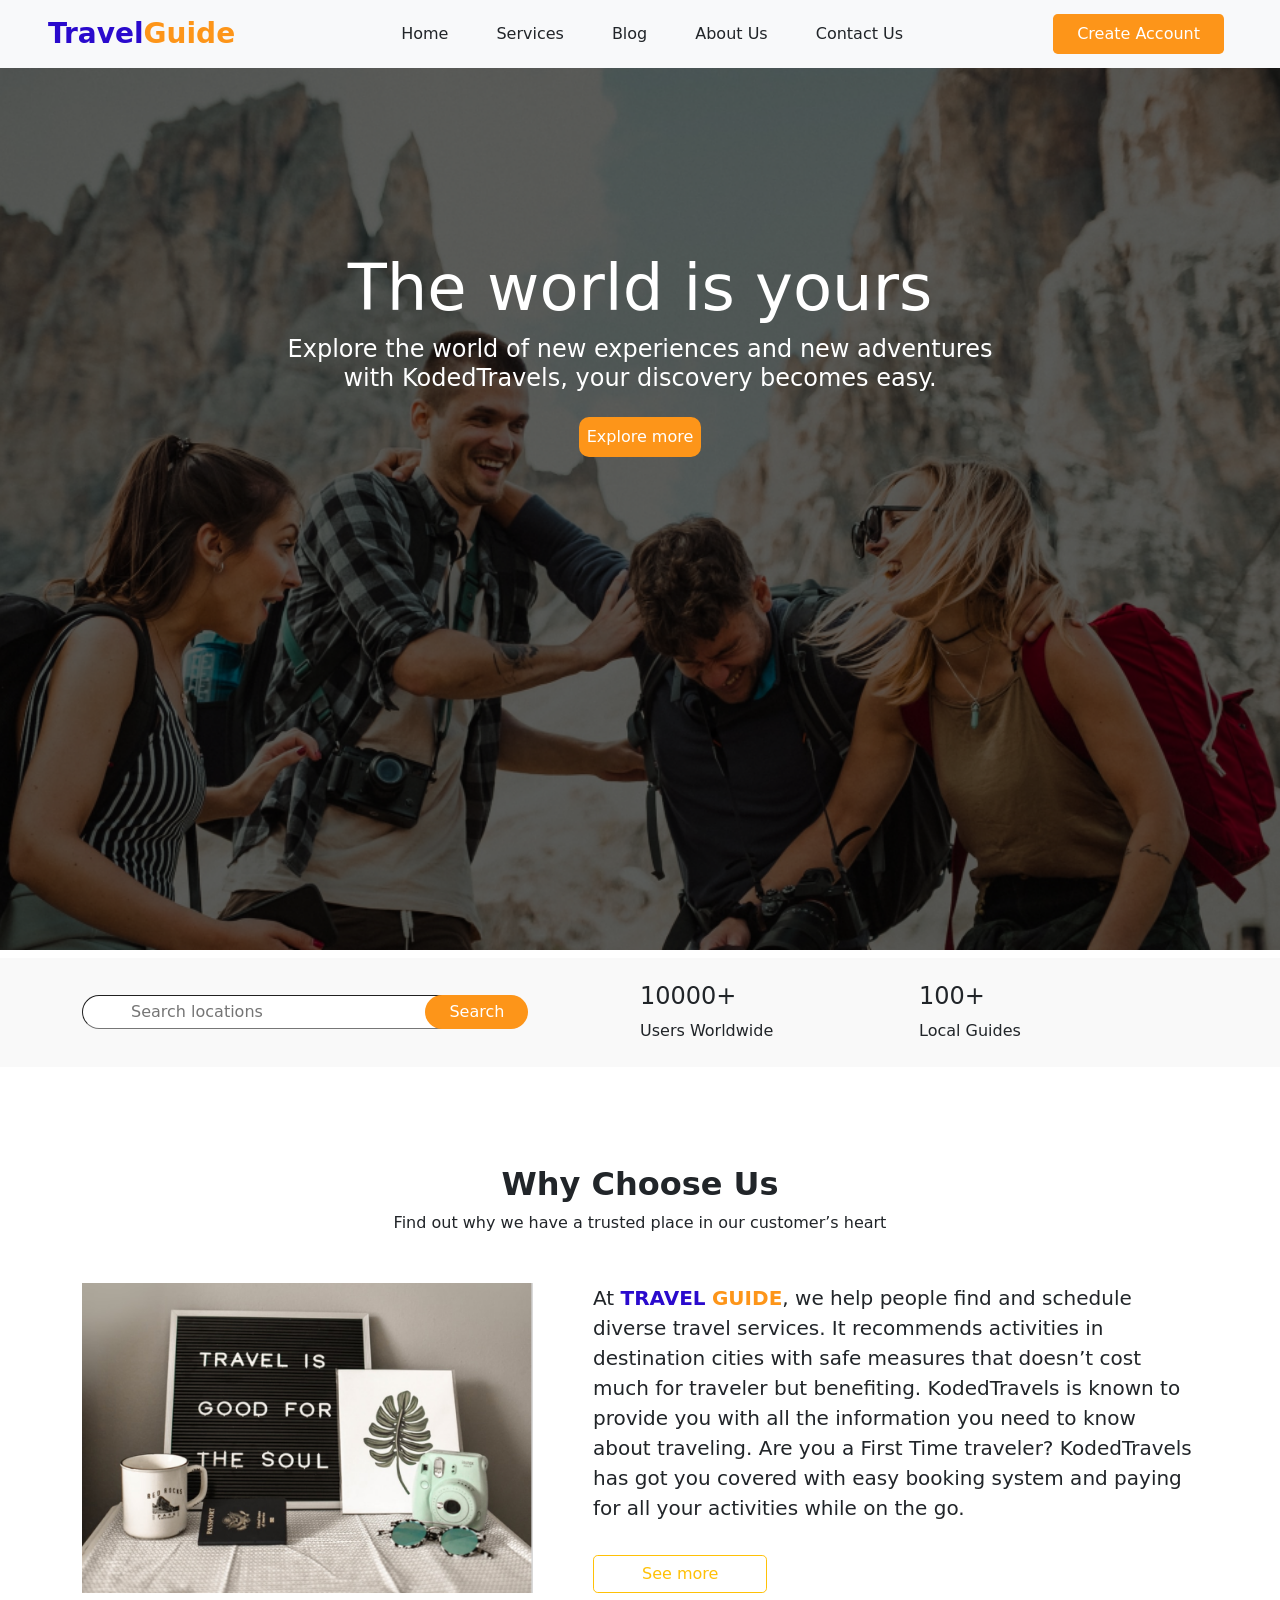
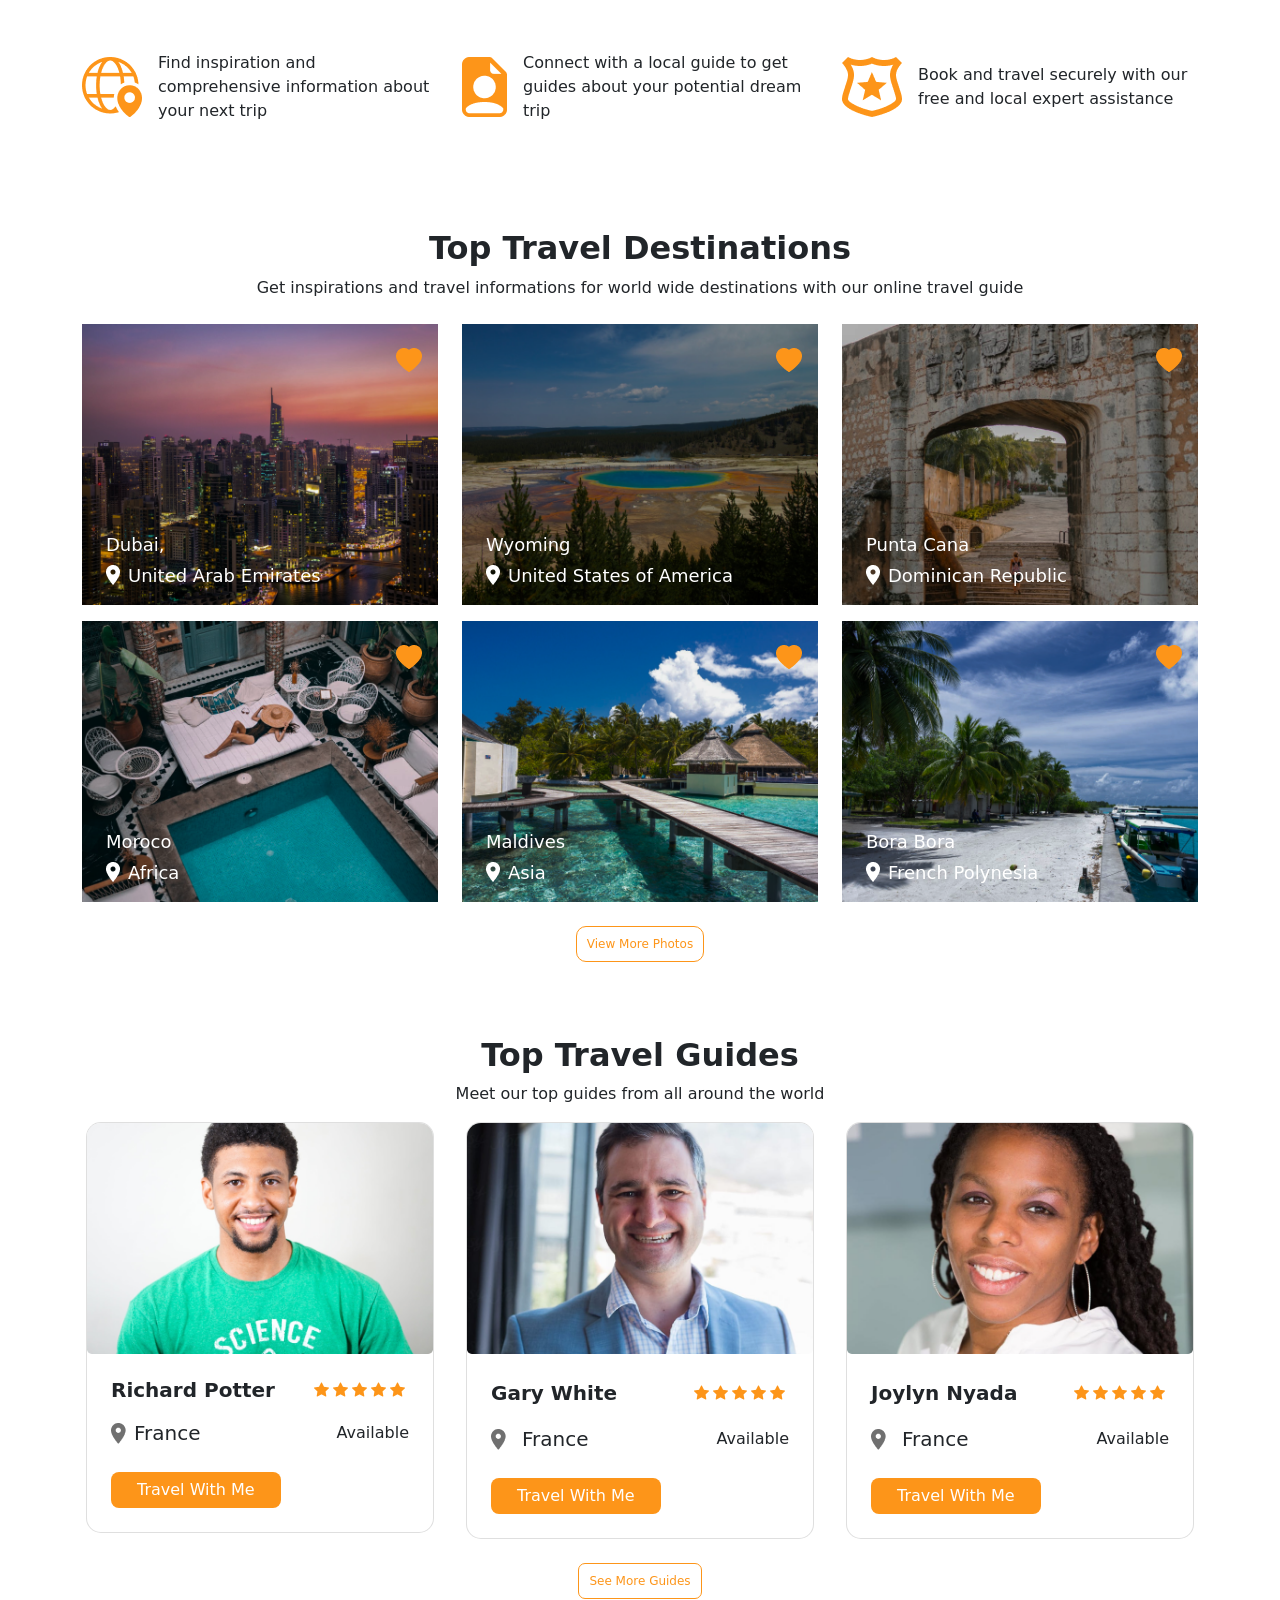
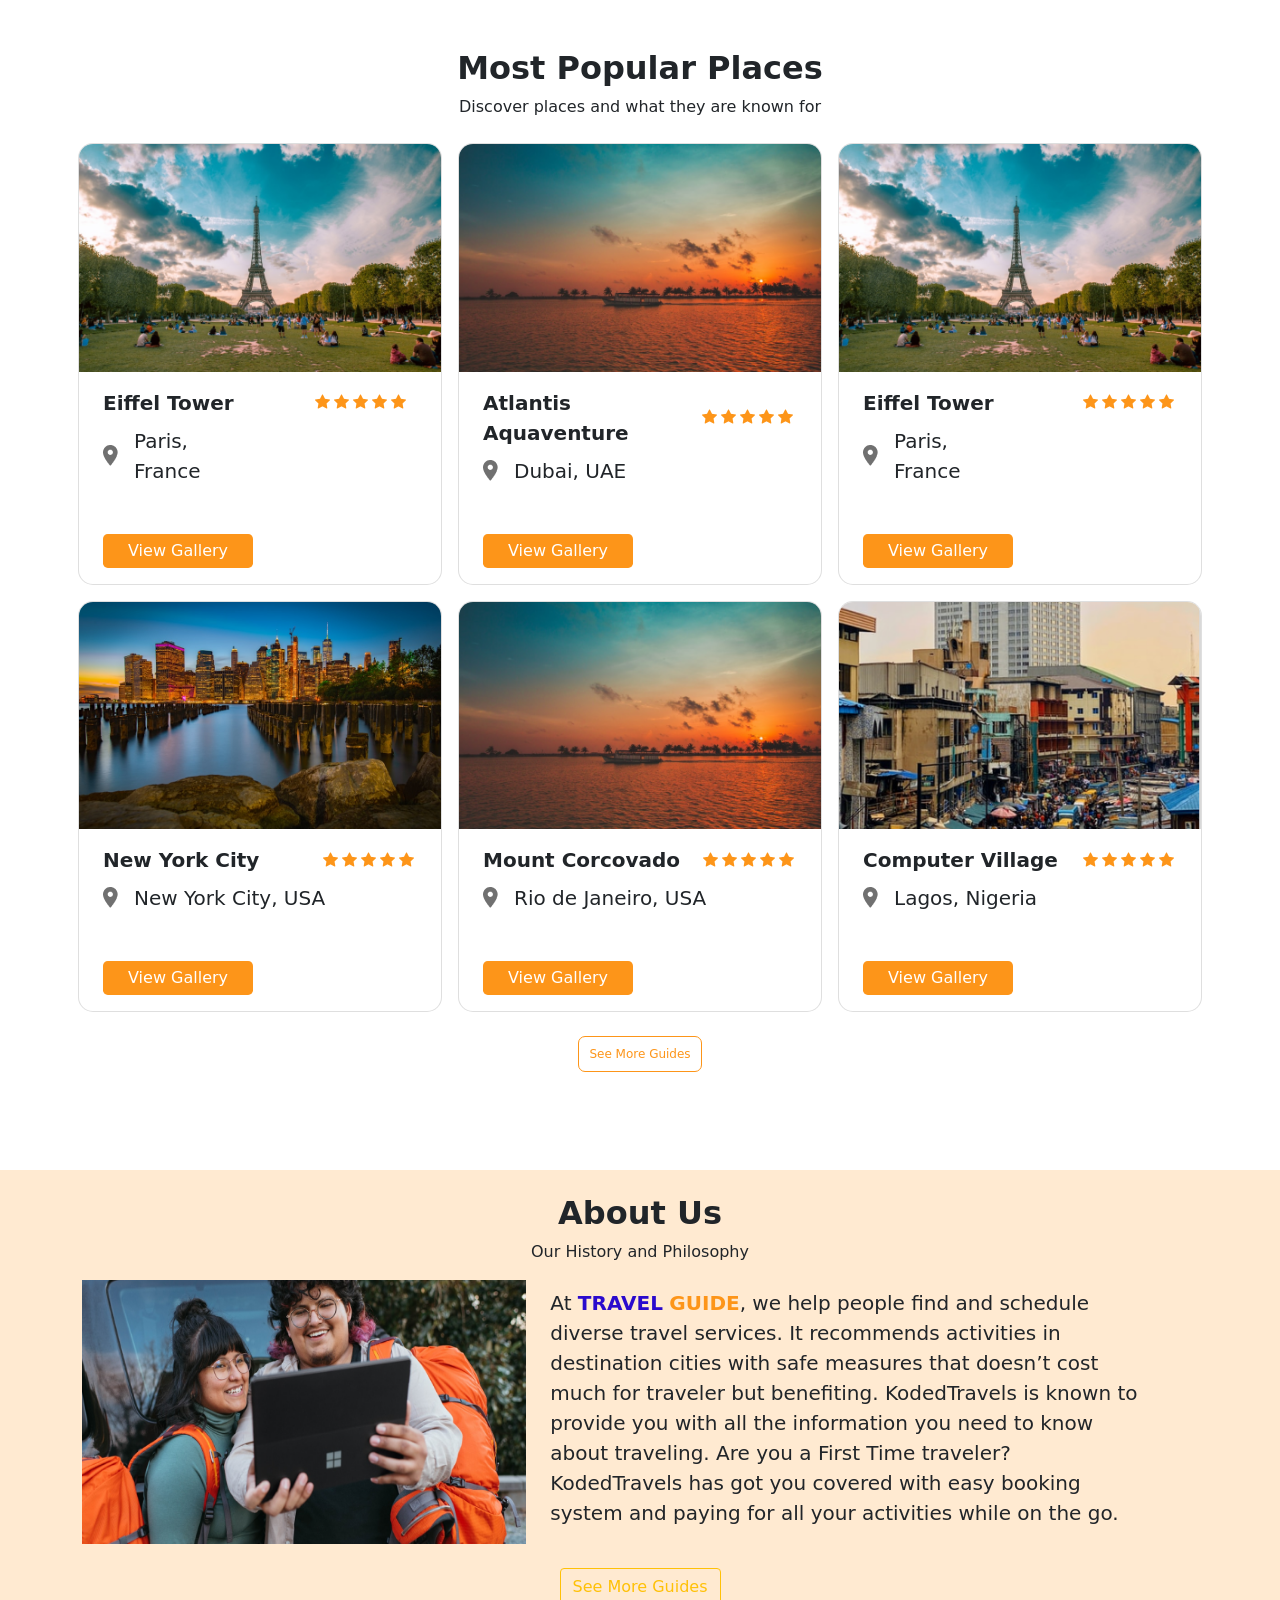
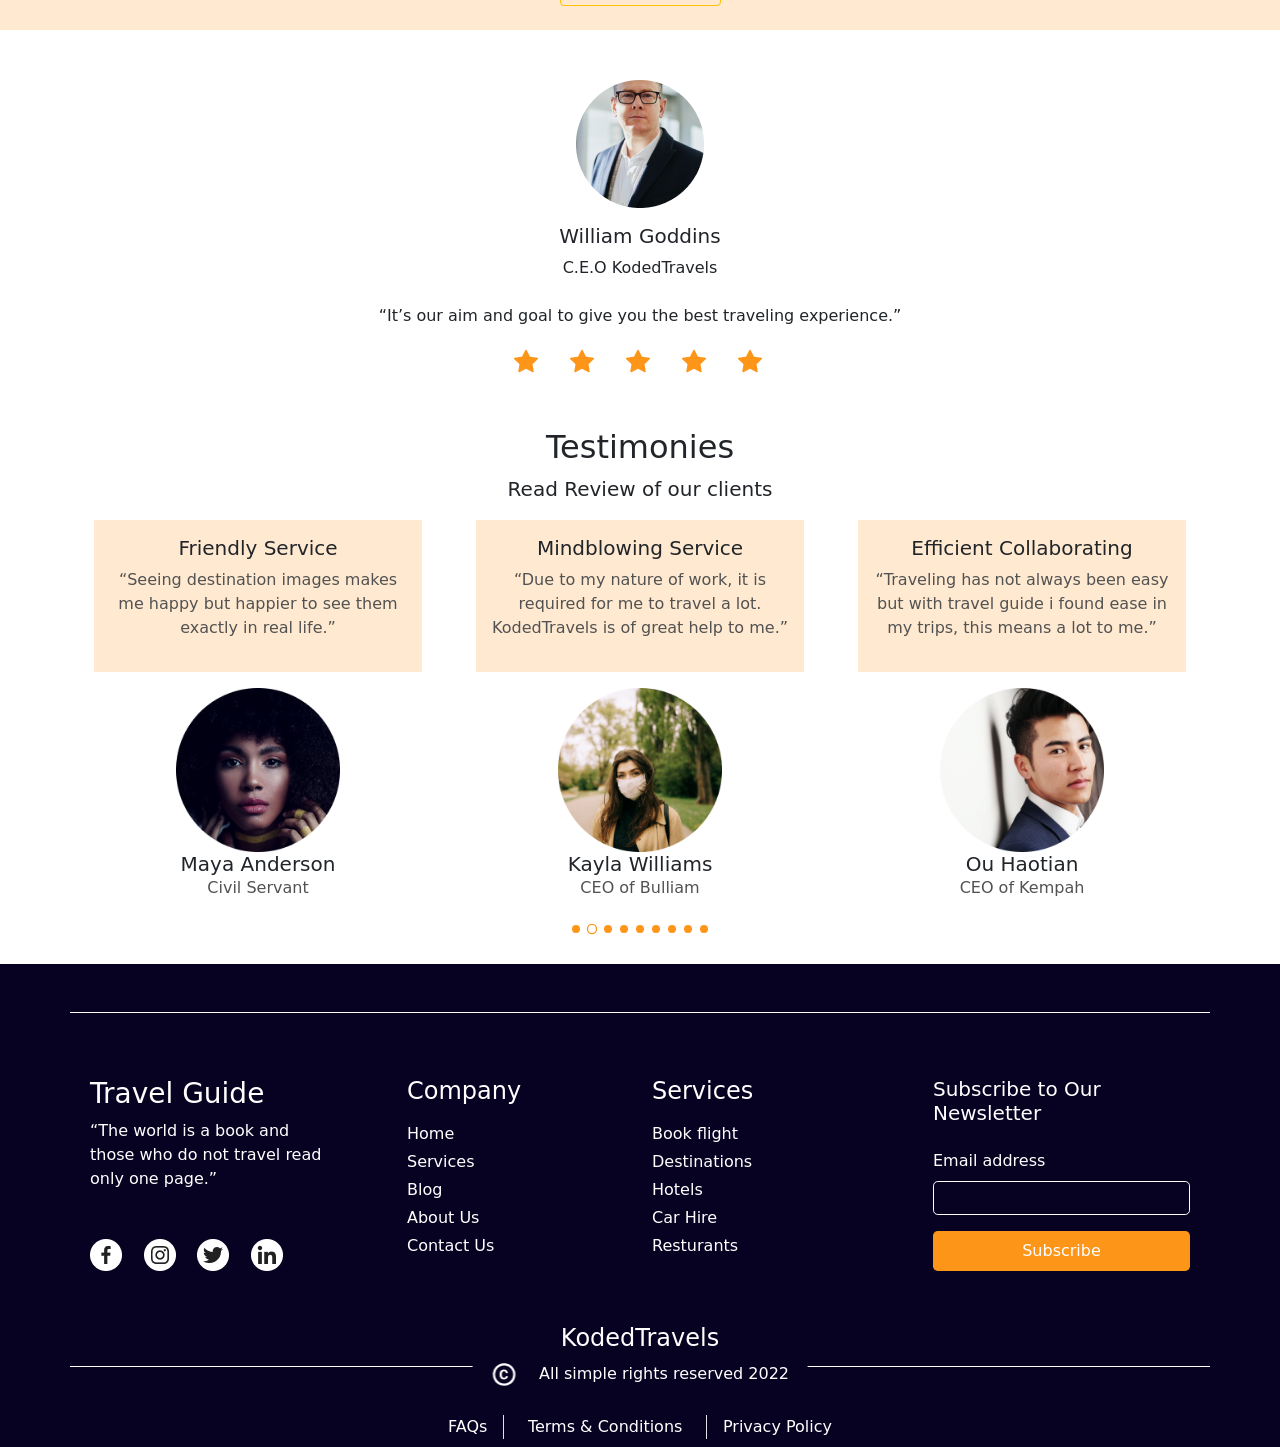
==== commit 03aa9242: "make some changes in color" ====
--- a/index.html
+++ b/index.html
@@ -22,7 +22,7 @@
                 aria-controls="navbarSupportedContent" aria-expanded="false" aria-label="Toggle navigation">
                 <span class="navbar-toggler-icon"></span>
             </button>
-            <div class="collapse navbar-collapse" id="navbarSupportedContent">
+            <div class="collapse navbar-collapse act" id="navbarSupportedContent">
                 <ul class="navbar-nav mx-auto mb-2 mb-lg-0">
                     <li class="nav-item">
                         <a class="nav-link active text-dark px-4" aria-current="page" href="index.html">Home</a>
--- a/css/style.css
+++ b/css/style.css
@@ -59,6 +59,11 @@
 header {
     position: relative;
 }
+
+.act ul li a:active {
+    font-weight: bolder;
+}
+
 
 .noti {
     width: 350px;
@@ -225,7 +230,7 @@
 }
 
 footer, .copyright {
-    background-color: black !important;
+    background-color: #070222 !important;
 }
 
 input {
